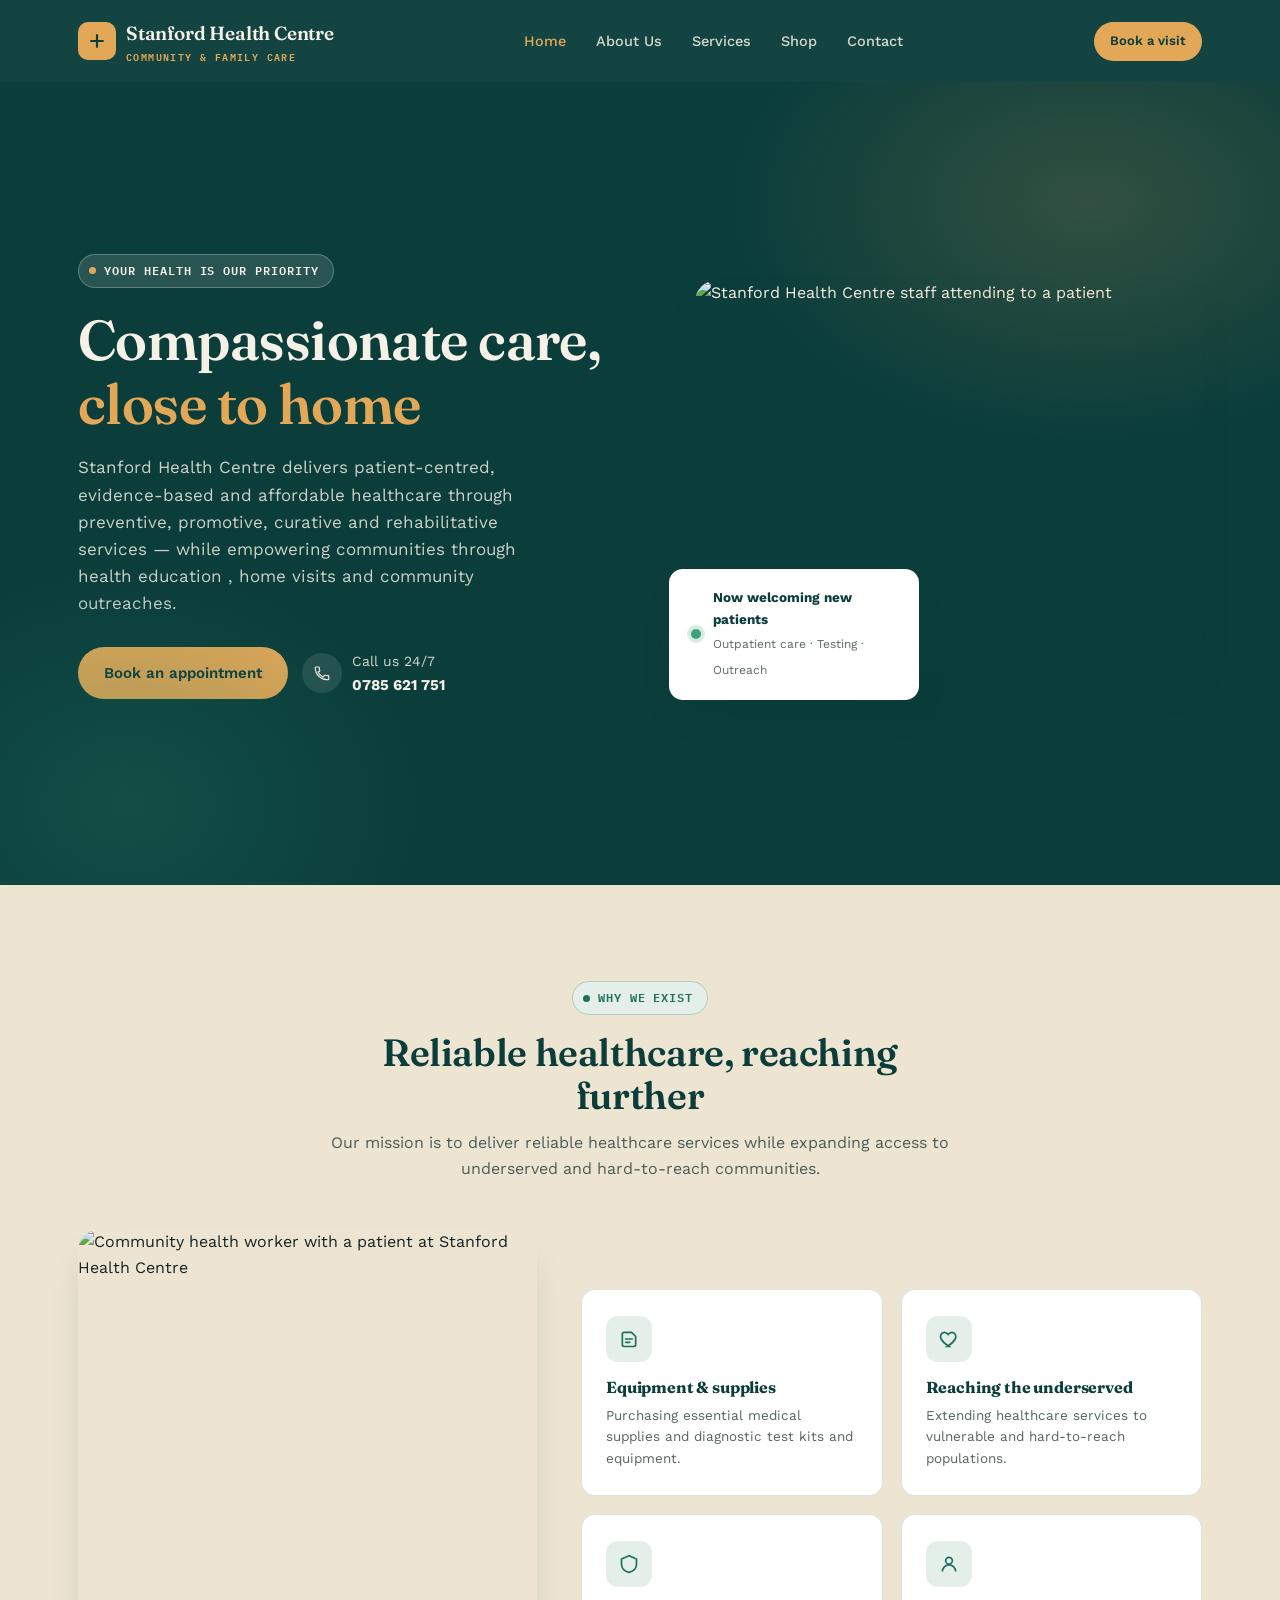
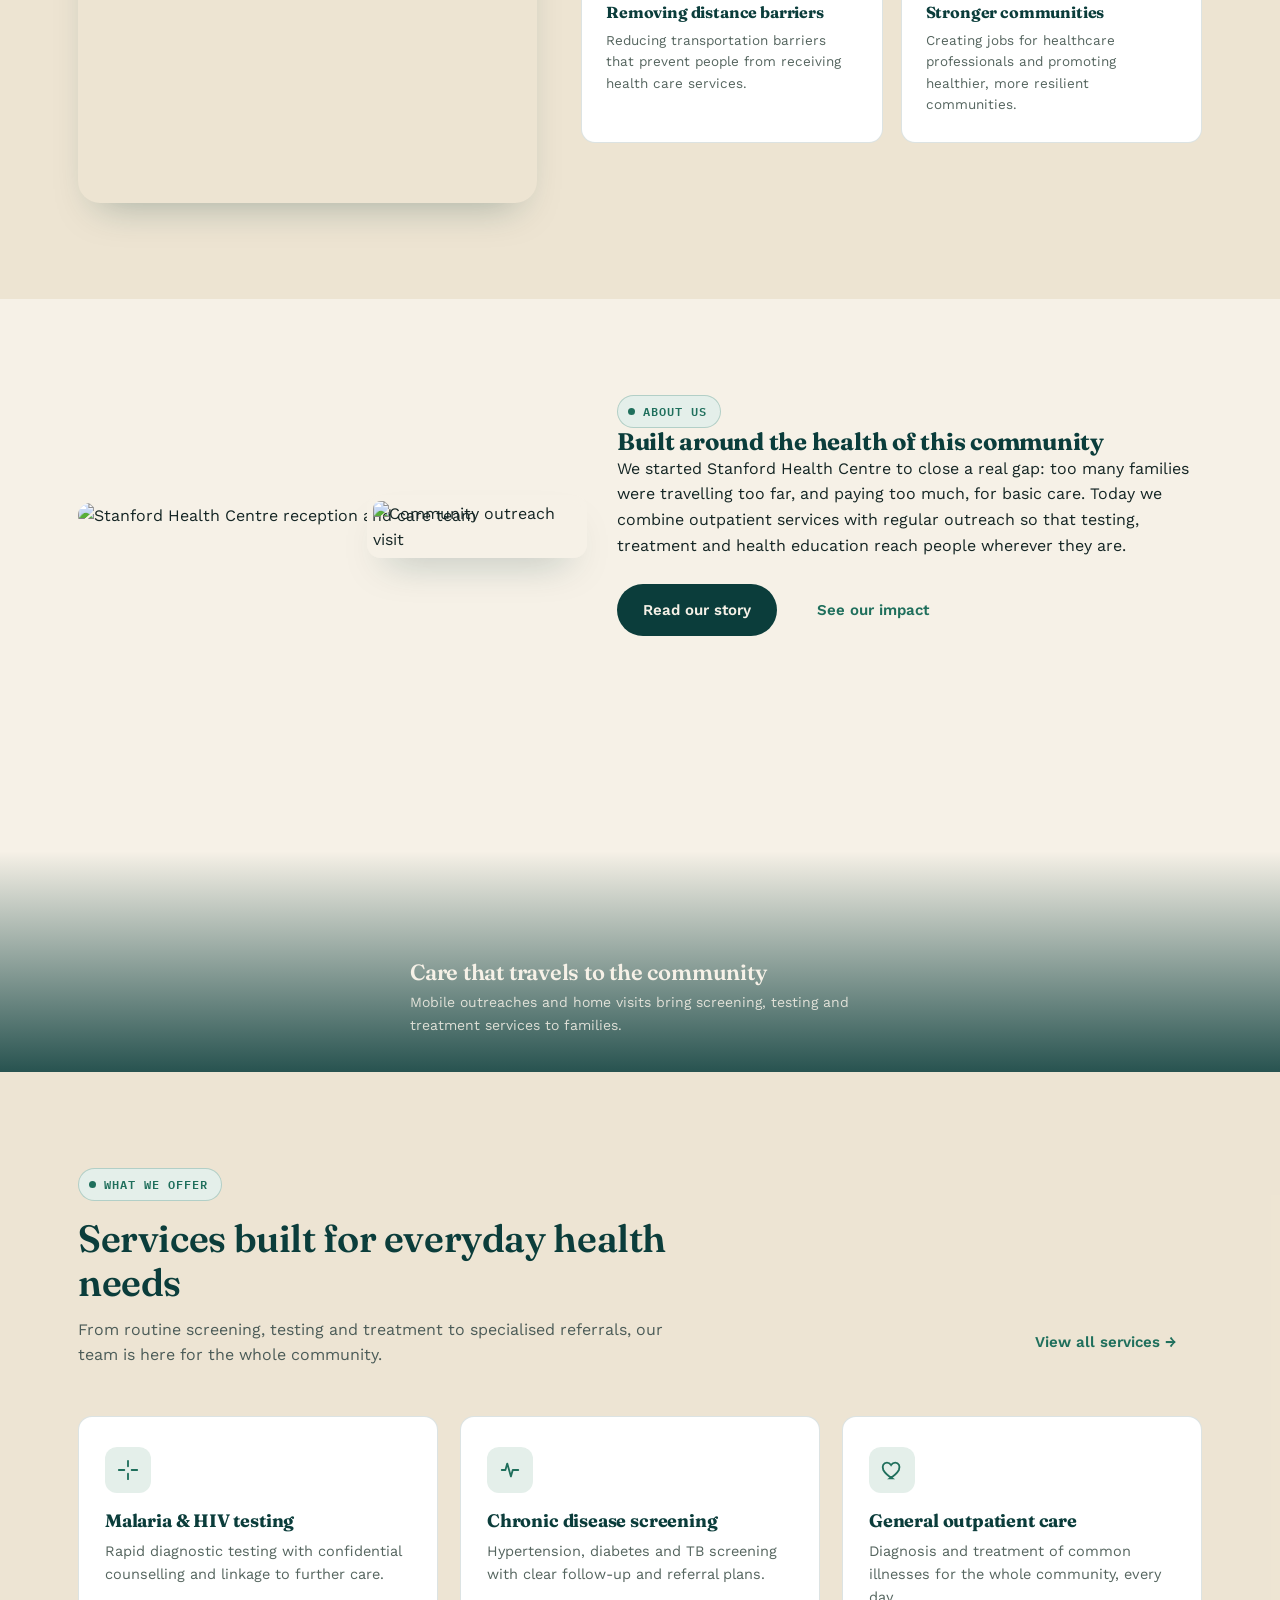
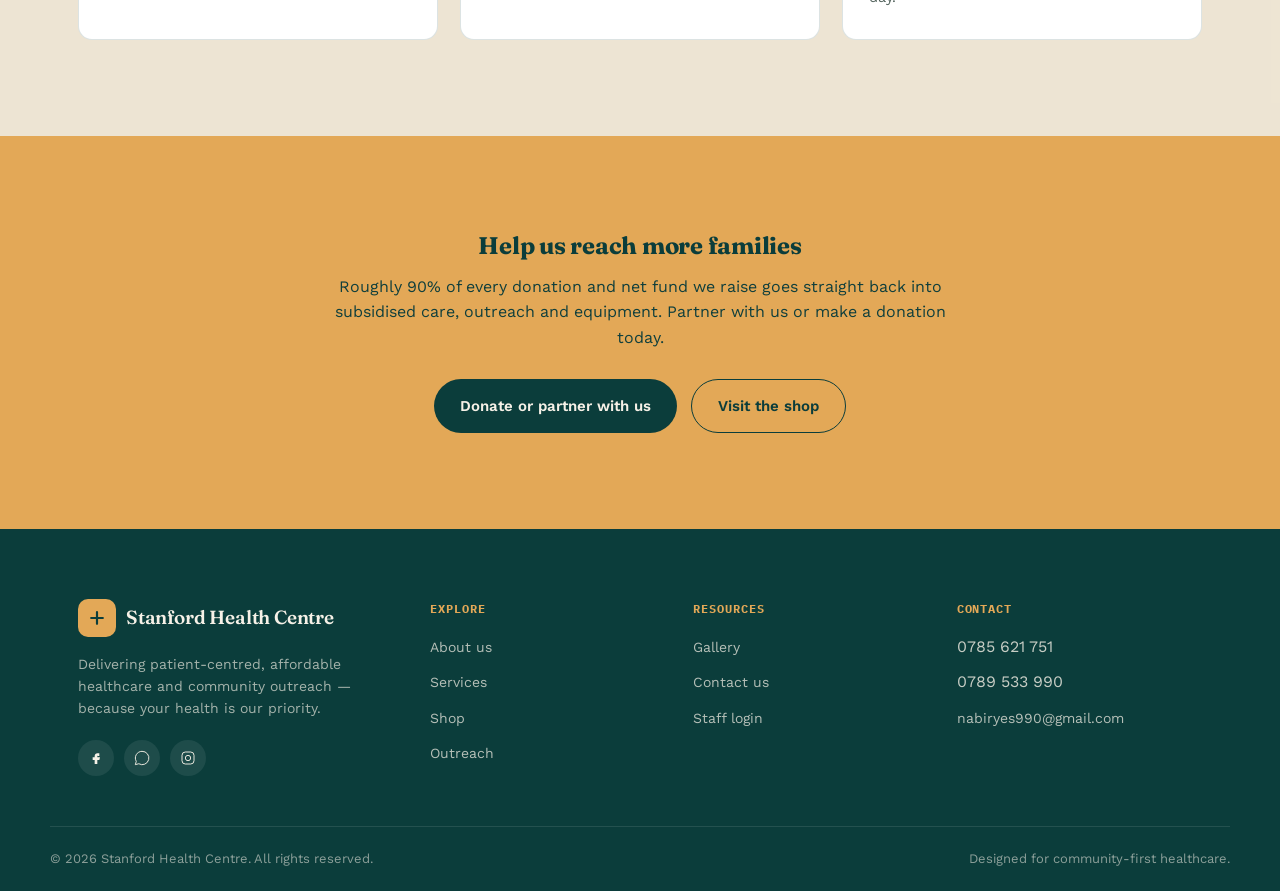
==== index.html @ 127e0b57 "first" ====
<!DOCTYPE html>
<html lang="en">

<head>
    <meta charset="UTF-8">
    <meta name="viewport" content="width=device-width, initial-scale=1.0">
    <title>Stanford Health Centre — Compassionate, Affordable Community Healthcare</title>
    <meta name="description"
        content="Stanford Health Centre delivers patient-centred, affordable healthcare through outpatient care, malaria and HIV testing, family planning, chronic disease screening and community outreach.">
    <meta name="keywords"
        content="Stanford Health Centre, drug shop, community health, malaria testing, HIV testing, family planning, health outreach, chronic disease screening">
    <meta name="author" content="Stanford Health Centre">

    <meta property="og:type" content="website">
    <meta property="og:title" content="Stanford Health Centre — Compassionate, Affordable Community Healthcare">
    <meta property="og:description"
        content="Patient-centred, evidence-based and affordable healthcare through preventive, promotive, curative and rehabilitative services.">
    <meta property="og:image" content="https://picsum.photos/seed/stanford-og/1200/630">
    <meta name="twitter:card" content="summary_large_image">
    <link rel="canonical" href="https://www.stanfordhealthcentre.org/">

    <link rel="icon"
        href="data:image/svg+xml,<svg xmlns=%22http://www.w3.org/2000/svg%22 viewBox=%220 0 100 100%22><rect width=%22100%22 height=%22100%22 rx=%2224%22 fill=%22%230B3D3B%22/><path d=%22M50 22v56M22 50h56%22 stroke=%22%23E3A857%22 stroke-width=%2212%22 stroke-linecap=%22round%22/></svg>">

    <link rel="preconnect" href="https://fonts.googleapis.com">
    <link rel="stylesheet" href="css/style.css">

    <script type="application/ld+json">
{
  "@context": "https://schema.org",
  "@type": "MedicalClinic",
  "name": "Stanford Health Centre",
  "description": "Patient-centred, evidence-based and affordable healthcare through preventive, promotive, curative and rehabilitative services, with community outreach.",
  "telephone": ["+256785621751", "+256789533990"],
  "email": "nabiryes990@gmail.com",
  "medicalSpecialty": "General Practice"
}
</script>
</head>

<body>

    <!-- ================= HEADER ================= -->
    <header class="site-header" id="siteHeader">
        <nav class="nav wrap">
            <a href="index.html" class="brand">
                <span class="brand-mark">
                    <svg viewBox="0 0 24 24" fill="none" xmlns="http://www.w3.org/2000/svg">
                        <path d="M12 5v14M5 12h14" stroke="#0B3D3B" stroke-width="2.6" stroke-linecap="round" />
                    </svg>
                </span>
                <span class="brand-name">Stanford Health Centre<span>Community &amp; Family Care</span></span>
            </a>

            <ul class="nav-links" id="navLinks">
                <li><a href="index.html" class="active">Home</a></li>
                <li><a href="about-us.html">About Us</a></li>
                <li><a href="services.html">Services</a></li>
                <li><a href="shop.html">Shop</a></li>
                <li><a href="contact.html">Contact</a></li>
            </ul>

            <div class="nav-actions">
                <a href="contact.html" class="btn btn-primary btn-sm btn-outline-desktop">Book a visit</a>
                <button class="nav-toggle" id="navToggle" aria-label="Open menu">
                    <span></span><span></span><span></span>
                </button>
            </div>
        </nav>
    </header>

    <!-- ================= HERO ================= -->
    <section class="hero" id="home">
        <div class="hero-inner wrap">
            <div class="hero-copy">
                <span class="lab-label dark">Your health is our priority</span>
                <h1>Compassionate care, <em>close to home</em></h1>
                <p>Stanford Health Centre delivers patient-centred, evidence-based and affordable healthcare through
                    preventive, promotive, curative and rehabilitative services — while empowering communities through
                    health education , home visits and community outreaches.</p>
                <div class="hero-actions">
                    <a href="contact.html" class="btn btn-primary">Book an appointment</a>
                    <div class="hero-phone">
                        <span class="hero-phone-icon">
                            <svg width="18" height="18" viewBox="0 0 24 24" fill="none">
                                <path
                                    d="M6.6 10.8c1.4 2.8 3.8 5.2 6.6 6.6l2.2-2.2c.3-.3.7-.4 1-.2 1.1.4 2.3.6 3.6.6.6 0 1 .4 1 1V20c0 .6-.4 1-1 1C10.1 21 3 13.9 3 5c0-.6.4-1 1-1h3.4c.6 0 1 .4 1 1 0 1.3.2 2.5.6 3.6.1.4 0 .8-.2 1L6.6 10.8Z"
                                    stroke="#F6F1E7" stroke-width="1.6" />
                            </svg>
                        </span>
                        <span>Call us 24/7<strong>0785 621 751</strong></span>
                    </div>
                </div>
            </div>

            <div class="hero-media">
                <div class="hero-media-frame">
                    <img src="https://res.cloudinary.com/dupeojmpy/image/upload/v1786359760/IMG-20260805-WA0042_aamtvv.jpg"
                        alt="Stanford Health Centre staff attending to a patient" loading="eager">
                </div>
                <div class="hero-badge">
                    <span class="dot"></span>
                    <div>
                        <strong>Now welcoming new patients</strong>
                        <span>Outpatient care · Testing · Outreach</span>
                    </div>
                </div>
            </div>
        </div>
    </section>

    <!-- ================= MISSION STRIP ================= -->
    <section class="mission-strip">
        <div class="wrap">
            <div class="section-head center">
                <span class="lab-label">Why we exist</span>
                <h2>Reliable healthcare, reaching further</h2>
                <p>Our mission is to deliver reliable healthcare services while expanding access to underserved and
                    hard-to-reach communities.</p>
            </div>
            <div class="mission-layout">
                <div class="mission-layout-img">
                    <img src="https://i.pinimg.com/736x/31/81/99/3181996dc0aa074edcd84d133896fa40.jpg"
                        alt="Community health worker with a patient at Stanford Health Centre" loading="lazy">
                </div>
                <div class="mission-grid">
                    <div class="mission-card">
                        <div class="service-icon"><svg width="20" height="20" viewBox="0 0 24 24" fill="none">
                                <path d="M4 19V6a2 2 0 0 1 2-2h9l5 5v10a2 2 0 0 1-2 2H6a2 2 0 0 1-2-2Z" stroke="#1F6F5C"
                                    stroke-width="2" />
                                <path d="M8 12h8M8 16h5" stroke="#1F6F5C" stroke-width="2" stroke-linecap="round" />
                            </svg></div>
                        <h3>Equipment &amp; supplies</h3>
                        <p>Purchasing essential medical supplies and diagnostic test kits and equipment.</p>
                    </div>
                    <div class="mission-card">
                        <div class="service-icon"><svg width="20" height="20" viewBox="0 0 24 24" fill="none">
                                <path
                                    d="M12 21s-7-4.5-9.5-9C.7 8 2.7 4 6.5 4c2 0 3.5 1.2 4.5 2.6C12 5.2 13.5 4 15.5 4 19.3 4 21.3 8 19.5 12c-2.5 4.5-9.5 9-9.5 9Z"
                                    stroke="#1F6F5C" stroke-width="2" />
                            </svg></div>
                        <h3>Reaching the underserved</h3>
                        <p>Extending healthcare services to vulnerable and hard-to-reach populations.</p>
                    </div>
                    <div class="mission-card">
                        <div class="service-icon"><svg width="20" height="20" viewBox="0 0 24 24" fill="none">
                                <path d="M12 2 3 6v6c0 5 3.8 8.7 9 10 5.2-1.3 9-5 9-10V6l-9-4Z" stroke="#1F6F5C"
                                    stroke-width="2" />
                            </svg></div>
                        <h3>Removing distance barriers</h3>
                        <p>Reducing transportation barriers that prevent people from receiving health care services.</p>
                    </div>
                    <div class="mission-card">
                        <div class="service-icon"><svg width="20" height="20" viewBox="0 0 24 24" fill="none">
                                <circle cx="12" cy="8" r="4" stroke="#1F6F5C" stroke-width="2" />
                                <path d="M4 21c0-4.4 3.6-8 8-8s8 3.6 8 8" stroke="#1F6F5C" stroke-width="2" />
                            </svg></div>
                        <h3>Stronger communities</h3>
                        <p>Creating jobs for healthcare professionals and promoting healthier, more resilient
                            communities.</p>
                    </div>
                </div>
            </div>
        </div>
    </section>

    <!-- ================= ABOUT TEASER ================= -->
    <section id="about-teaser">
        <div class="wrap about">
            <div class="about-media">
                <img src="https://res.cloudinary.com/dupeojmpy/image/upload/v1786359760/IMG-20260805-WA0047_x52r0c.jpg"
                    alt="Stanford Health Centre reception and care team">
                <img class="about-media-small" src="https://res.cloudinary.com/dupeojmpy/image/upload/v1786359759/IMG-20260805-WA0041_sysnjo.jpg"
                    alt="Community outreach visit">
            </div>
            <div class="about-content">
                <span class="lab-label">About us</span>
                <h2>Built around the health of this community</h2>
                <p>We started Stanford Health Centre to close a real gap: too many families were travelling too far, and
                    paying too much, for basic care. Today we combine outpatient services with regular outreach so that
                    testing, treatment and health education reach people wherever they are.</p>
                <div class="hero-actions" style="margin-top:26px;">
                    <a href="about-us.html" class="btn btn-dark">Read our story</a>
                    <a href="about-us.html#gallery" class="btn btn-ghost">See our impact</a>
                </div>
            </div>
        </div>
    </section>

    <!-- ================= IMAGE BANNER ================= -->
    <section class="image-banner"
        style="background-image:url('https://res.cloudinary.com/dupeojmpy/image/upload/v1786359761/IMG-20260805-WA0048_kijvdh.jpg');">
        <div class="wrap">
            <h3>Care that travels to the community</h3>
            <p>Mobile outreaches and home visits bring screening, testing and treatment services to families.
</p>
        </div>
    </section>

    <!-- ================= SERVICES TEASER ================= -->
    <section class="section-bg-image"
        style="background-image:url('https://i.pinimg.com/736x/73/7b/26/737b26e18be5bd0f06317bd2eb2343f2.jpg');">
        <div class="wrap">
            <div class="teaser-head">
                <div class="section-head">
                    <span class="lab-label">What we offer</span>
                    <h2>Services built for everyday health needs</h2>
                    <p>From routine screening, testing and treatment to specialised referrals, our team is here for the whole community.</p>
                </div>
                <a href="services.html" class="btn btn-ghost">View all services →</a>
            </div>
            <div class="services-grid">
                <div class="service-card">
                    <div class="service-icon"><svg width="22" height="22" viewBox="0 0 24 24" fill="none">
                            <path d="M12 2v6M12 16v6M2 12h6M16 12h6" stroke="#1F6F5C" stroke-width="2"
                                stroke-linecap="round" />
                        </svg></div>
                    <h3>Malaria &amp; HIV testing</h3>
                    <p>Rapid diagnostic testing with confidential counselling and linkage to further care.</p>
                </div>
                <div class="service-card">
                    <div class="service-icon"><svg width="22" height="22" viewBox="0 0 24 24" fill="none">
                            <path d="M3 12h4l2-7 4 14 2-7h6" stroke="#1F6F5C" stroke-width="2" stroke-linecap="round"
                                stroke-linejoin="round" />
                        </svg></div>
                    <h3>Chronic disease screening</h3>
                    <p>Hypertension, diabetes and TB screening with clear follow-up and referral plans.</p>
                </div>
                <div class="service-card">
                    <div class="service-icon"><svg width="22" height="22" viewBox="0 0 24 24" fill="none">
                            <path
                                d="M12 21s-7-4.5-9.5-9C.7 8 2.7 4 6.5 4c2 0 3.5 1.2 4.5 2.6C12 5.2 13.5 4 15.5 4 19.3 4 21.3 8 19.5 12c-2.5 4.5-9.5 9-9.5 9Z"
                                stroke="#1F6F5C" stroke-width="2" />
                        </svg></div>
                    <h3>General outpatient care</h3>
                    <p>Diagnosis and treatment of common illnesses for the whole community, every day.</p>
                </div>
            </div>
        </div>
    </section>

    <!-- ================= CTA BANNER ================= -->
    <section class="cta-banner">
        <div class="wrap">
            <h2>Help us reach more families</h2>
            <p>Roughly 90% of every donation and net fund we raise goes straight back into subsidised care, outreach and
                equipment. Partner with us or make a donation today.</p>
            <div class="cta-actions">
                <a href="contact.html" class="btn btn-dark">Donate or partner with us</a>
                <a href="shop.html" class="btn btn-outline"
                    style="color:var(--teal-900);border-color:var(--teal-900);">Visit the shop</a>
            </div>
        </div>
    </section>

    <!-- ================= FOOTER ================= -->
    <footer class="site-footer">
        <div class="wrap footer-grid">
            <div class="footer-brand">
                <a href="index.html" class="brand">
                    <span class="brand-mark"><svg viewBox="0 0 24 24" fill="none">
                            <path d="M12 5v14M5 12h14" stroke="#0B3D3B" stroke-width="2.6" stroke-linecap="round" />
                        </svg></span>
                    <span class="brand-name">Stanford Health Centre</span>
                </a>
                <p>Delivering patient-centred, affordable healthcare and community outreach — because your health is our
                    priority.</p>
                <div class="social-row">
                    <a href="#" aria-label="Facebook"><svg width="16" height="16" viewBox="0 0 24 24" fill="none">
                            <path d="M14 9h3V5h-3c-2.2 0-4 1.8-4 4v2H7v4h3v6h4v-6h3l1-4h-4V9c0-.6.4-1 1-1Z"
                                fill="#F6F1E7" />
                        </svg></a>
                    <a href="#" aria-label="WhatsApp"><svg width="16" height="16" viewBox="0 0 24 24" fill="none">
                            <path d="M12 2a10 10 0 0 0-8.6 15L2 22l5.2-1.4A10 10 0 1 0 12 2Z" stroke="#F6F1E7"
                                stroke-width="1.4" />
                        </svg></a>
                    <a href="#" aria-label="Instagram"><svg width="16" height="16" viewBox="0 0 24 24" fill="none">
                            <rect x="3" y="3" width="18" height="18" rx="5" stroke="#F6F1E7" stroke-width="1.4" />
                            <circle cx="12" cy="12" r="4" stroke="#F6F1E7" stroke-width="1.4" />
                        </svg></a>
                </div>
            </div>
            <div class="footer-col">
                <h5>Explore</h5>
                <ul>
                    <li><a href="about-us.html">About us</a></li>
                    <li><a href="services.html">Services</a></li>
                    <li><a href="shop.html">Shop</a></li>
                    <li><a href="services.html#events">Outreach</a></li>
                </ul>
            </div>
            <div class="footer-col">
                <h5>Resources</h5>
                <ul>
                    <li><a href="about-us.html#gallery">Gallery</a></li>
                    <li><a href="contact.html">Contact us</a></li>
                    <li><a href="admin.html">Staff login</a></li>
                </ul>
            </div>
            <div class="footer-col">
                <h5>Contact</h5>
                <ul>
                    <li>0785 621 751</li>
                    <li>0789 533 990</li>
                    <li><a href="mailto:nabiryes990@gmail.com">nabiryes990@gmail.com</a></li>
                </ul>
            </div>
        </div>
        <div class="wrap footer-bottom">
            <span>&copy; <span id="year"></span> Stanford Health Centre. All rights reserved.</span>
            <span>Designed for community-first healthcare.</span>
        </div>
    </footer>

    <!-- Firebase SDK (compat, no build step needed) -->
    <script src="https://www.gstatic.com/firebasejs/10.13.1/firebase-app-compat.js"></script>
    <script src="https://www.gstatic.com/firebasejs/10.13.1/firebase-firestore-compat.js"></script>
    <script src="https://www.gstatic.com/firebasejs/10.13.1/firebase-auth-compat.js"></script>

    <script src="js/firebase-config.js"></script>
    <script src="js/main.js"></script>
</body>

</html>
---- css/style.css ----
/* ============================================================
   STANFORD HEALTH CENTRE — Design System
   Display: Fraunces (warm serif, editorial trust)
   Body:    Work Sans (clean, highly legible)
   Utility: IBM Plex Mono (lab-label tags, prices, meta)
   ============================================================ */

@import url('https://fonts.googleapis.com/css2?family=Fraunces:opsz,wght@9..144,400;9..144,500;9..144,600;9..144,700&family=Work+Sans:wght@400;500;600;700&family=IBM+Plex+Mono:wght@500;600&display=swap');

:root {
  --ink: #142524;
  --teal-900: #0B3D3B;
  --teal-800: #103F3C;
  --teal-700: #1F6F5C;
  --teal-100: #E4EFEA;
  --sand: #F6F1E7;
  --sand-dark: #EDE4D2;
  --amber: #E3A857;
  --amber-dark: #C98A34;
  --white: #FFFFFF;
  --line: rgba(11, 61, 59, 0.14);
  --shadow: 0 20px 40px -20px rgba(11, 61, 59, 0.35);

  --font-display: 'Fraunces', serif;
  --font-body: 'Work Sans', sans-serif;
  --font-mono: 'IBM Plex Mono', monospace;

  --radius-lg: 22px;
  --radius-md: 14px;
  --radius-sm: 8px;
  --container: 1180px;
}

* { box-sizing: border-box; margin: 0; padding: 0; }

html { scroll-behavior: smooth; }

body {
  font-family: var(--font-body);
  color: var(--ink);
  background: var(--sand);
  line-height: 1.6;
  -webkit-font-smoothing: antialiased;
}

img { max-width: 100%; display: block; }

a { color: inherit; text-decoration: none; }

ul { list-style: none; }

button { font-family: inherit; cursor: pointer; border: none; background: none; }

.wrap {
  max-width: var(--container);
  margin: 0 auto;
  padding: 0 28px;
}

h1, h2, h3, h4 {
  font-family: var(--font-display);
  color: var(--teal-900);
  line-height: 1.15;
  letter-spacing: -0.01em;
}

:focus-visible {
  outline: 3px solid var(--amber);
  outline-offset: 3px;
}

@media (prefers-reduced-motion: reduce) {
  *, *::before, *::after { animation-duration: 0.001ms !important; transition-duration: 0.001ms !important; scroll-behavior: auto !important; }
}

/* ---------- Signature element: lab-label tag ----------
   A small monospace pill with a colored dot, styled after
   a pharmacy / lab specimen label. Used for section eyebrows,
   product tags, event status and gallery categories so the
   "drug shop" identity is stitched through every dynamic
   section, not just decoration on the hero. */
.lab-label {
  display: inline-flex;
  align-items: center;
  gap: 8px;
  font-family: var(--font-mono);
  font-size: 12px;
  font-weight: 600;
  letter-spacing: 0.08em;
  text-transform: uppercase;
  color: var(--teal-700);
  background: var(--teal-100);
  border: 1px solid rgba(31, 111, 92, 0.25);
  border-radius: 999px;
  padding: 6px 14px 6px 10px;
}
.lab-label::before {
  content: "";
  width: 7px;
  height: 7px;
  border-radius: 50%;
  background: var(--teal-700);
  flex-shrink: 0;
}
.lab-label.amber { color: var(--amber-dark); background: #FBF0DD; border-color: rgba(201,138,52,0.35); }
.lab-label.amber::before { background: var(--amber-dark); }
.lab-label.dark { color: var(--sand); background: rgba(255,255,255,0.12); border-color: rgba(255,255,255,0.25); }
.lab-label.dark::before { background: var(--amber); }

/* ---------- Buttons ---------- */
.btn {
  display: inline-flex;
  align-items: center;
  justify-content: center;
  gap: 8px;
  font-family: var(--font-body);
  font-weight: 600;
  font-size: 15px;
  padding: 14px 26px;
  border-radius: 999px;
  transition: transform 0.15s ease, box-shadow 0.15s ease, background 0.15s ease;
}
.btn-primary { background: var(--amber); color: var(--teal-900); }
.btn-primary:hover { background: var(--amber-dark); transform: translateY(-2px); box-shadow: 0 12px 24px -10px rgba(201,138,52,0.55); }
.btn-outline { background: transparent; color: var(--white); border: 1.5px solid rgba(255,255,255,0.55); }
.btn-outline:hover { background: rgba(255,255,255,0.12); }
.btn-dark { background: var(--teal-900); color: var(--sand); }
.btn-dark:hover { background: var(--teal-800); transform: translateY(-2px); }
.btn-ghost { background: transparent; color: var(--teal-700); font-weight: 600; }
.btn-ghost:hover { color: var(--amber-dark); }
.btn-sm { padding: 9px 16px; font-size: 13px; }
.btn-danger { background: #C0433A; color: var(--white); }
.btn-danger:hover { background: #a2372f; }

/* ================= HEADER ================= */
.site-header {
  position: sticky;
  top: 0;
  z-index: 100;
  background: rgba(11, 61, 59, 0.96);
  backdrop-filter: blur(10px);
}
.nav {
  display: flex;
  align-items: center;
  justify-content: space-between;
  padding: 18px 28px;
}
.brand {
  display: flex;
  align-items: center;
  gap: 10px;
  color: var(--sand);
}
.brand-mark {
  width: 38px; height: 38px;
  border-radius: 10px;
  background: var(--amber);
  display: grid; place-items: center;
  flex-shrink: 0;
}
.brand-mark svg { width: 20px; height: 20px; }
.brand-name { font-family: var(--font-display); font-size: 19px; font-weight: 600; letter-spacing: -0.01em; }
.brand-name span { display: block; font-family: var(--font-mono); font-size: 10px; letter-spacing: 0.14em; color: var(--amber); text-transform: uppercase; font-weight: 600; }

.nav-links { display: flex; align-items: center; gap: 30px; }
.nav-links a { color: rgba(246,241,231,0.85); font-size: 14.5px; font-weight: 500; transition: color 0.15s ease; }
.nav-links a:hover, .nav-links a.active { color: var(--amber); }

.nav-actions { display: flex; align-items: center; gap: 14px; }
.nav-toggle { display: none; flex-direction: column; gap: 5px; padding: 6px; }
.nav-toggle span { width: 22px; height: 2px; background: var(--sand); border-radius: 2px; }

/* ================= HERO ================= */
.hero {
  background: var(--teal-900);
  color: var(--sand);
  position: relative;
  overflow: hidden;
}
.hero::after {
  content: "";
  position: absolute;
  inset: 0;
  background:
    radial-gradient(600px 400px at 85% 15%, rgba(227,168,87,0.18), transparent 60%),
    radial-gradient(500px 400px at 10% 90%, rgba(31,111,92,0.35), transparent 60%);
  pointer-events: none;
}
.hero-inner {
  position: relative;
  display: grid;
  grid-template-columns: 1.05fr 0.95fr;
  gap: 56px;
  align-items: center;
  padding: 76px 28px 90px;
}
.hero-copy h1 {
  color: var(--sand);
  font-size: clamp(36px, 4.6vw, 56px);
  font-weight: 600;
  margin: 20px 0 18px;
}
.hero-copy h1 em { color: var(--amber); font-style: normal; }
.hero-copy p { font-size: 17px; color: rgba(246,241,231,0.82); max-width: 480px; margin-bottom: 30px; }
.hero-actions { display: flex; flex-wrap: wrap; gap: 14px; align-items: center; }
.hero-phone { display: flex; align-items: center; gap: 10px; font-size: 14px; color: rgba(246,241,231,0.85); }
.hero-phone strong { display: block; color: var(--sand); font-size: 15px; }
.hero-phone-icon { width: 40px; height: 40px; border-radius: 50%; background: rgba(255,255,255,0.1); display: grid; place-items: center; flex-shrink: 0; }

.hero-media { position: relative; }
.hero-media-frame {
  position: relative;
  border-radius: var(--radius-lg);
  overflow: hidden;
  aspect-ratio: 4/3.1;
  box-shadow: var(--shadow);
}
.hero-media-frame img { width: 100%; height: 100%; object-fit: cover; }
.hero-badge {
  position: absolute;
  bottom: -26px;
  left: -26px;
  background: var(--white);
  color: var(--teal-900);
  border-radius: var(--radius-md);
  padding: 18px 22px;
  box-shadow: var(--shadow);
  display: flex;
  align-items: center;
  gap: 12px;
  max-width: 250px;
}
.hero-badge .dot { width: 10px; height: 10px; border-radius: 50%; background: #3FA07C; flex-shrink: 0; box-shadow: 0 0 0 4px rgba(63,160,124,0.2); }
.hero-badge strong { display: block; font-size: 13.5px; font-family: var(--font-body); }
.hero-badge span { font-size: 12px; color: #5a6b68; }

/* ================= SECTION SCAFFOLD ================= */
section { padding: 96px 0; }
.section-head { max-width: 620px; margin-bottom: 48px; }
.section-head.center { margin-left: auto; margin-right: auto; text-align: center; }
.section-head h2 { font-size: clamp(28px, 3.2vw, 38px); margin: 16px 0 12px; font-weight: 600; }
.section-head p { color: #4c5c58; font-size: 16px; }
.section-foot { display: flex; align-items: center; justify-content: space-between; margin-top: 40px; flex-wrap: wrap; gap: 16px; }

.on-teal { background: var(--teal-900); }
.on-teal h2, .on-teal .section-head p { color: var(--sand); }
.on-teal .section-head p { color: rgba(246,241,231,0.75); }

/* ================= ABOUT ================= */
.about { display: grid; grid-template-columns: 0.9fr 1.1fr; gap: 60px; align-items: center; }
.about-media { position: relative; }
.about-media img { border-radius: var(--radius-lg); box-shadow: var(--shadow); }
.about-media .about-media-small {
  position: absolute; width: 46%; bottom: -30px; right: -30px;
  border-radius: var(--radius-md); border: 6px solid var(--sand); box-shadow: var(--shadow);
}
.about-points { list-style: none; display: grid; grid-template-columns: 1fr 1fr; gap: 12px 20px; margin: 26px 0 30px; }
.about-points li { display: flex; align-items: flex-start; gap: 10px; font-size: 14.5px; font-weight: 500; color: var(--teal-900); }
.about-points .check { width: 20px; height: 20px; border-radius: 50%; background: var(--teal-100); color: var(--teal-700); display: grid; place-items: center; flex-shrink: 0; font-size: 12px; }
.about-values { display: flex; flex-wrap: wrap; gap: 8px; margin-top: 24px; }

/* ================= SERVICES (STATIC OVERVIEW) ================= */
.services-grid { display: grid; grid-template-columns: repeat(3, 1fr); gap: 22px; }
.service-card {
  background: var(--white);
  border-radius: var(--radius-md);
  padding: 30px 26px;
  border: 1px solid var(--line);
  transition: transform 0.2s ease, box-shadow 0.2s ease;
}
.service-card:hover { transform: translateY(-6px); box-shadow: var(--shadow); }
.service-icon { width: 46px; height: 46px; border-radius: 12px; background: var(--teal-100); color: var(--teal-700); display: grid; place-items: center; margin-bottom: 18px; }
.service-card h3 { font-size: 18px; margin-bottom: 8px; }
.service-card p { font-size: 14.5px; color: #55655f; }

/* ================= PRODUCTS (DYNAMIC) ================= */
.products-toolbar { display: flex; gap: 10px; flex-wrap: wrap; margin-bottom: 34px; }
.filter-chip {
  font-family: var(--font-mono); font-size: 12px; font-weight: 600; letter-spacing: 0.04em; text-transform: uppercase;
  padding: 9px 16px; border-radius: 999px; border: 1px solid var(--line); background: var(--white); color: var(--teal-800);
  transition: all 0.15s ease;
}
.filter-chip.active, .filter-chip:hover { background: var(--teal-900); color: var(--sand); border-color: var(--teal-900); }

.product-grid { display: grid; grid-template-columns: repeat(3, 1fr); gap: 26px; }
.product-card {
  background: var(--white);
  border-radius: var(--radius-md);
  overflow: hidden;
  border: 1px solid var(--line);
  display: flex;
  flex-direction: column;
  transition: transform 0.2s ease, box-shadow 0.2s ease;
}
.product-card:hover { transform: translateY(-6px); box-shadow: var(--shadow); }
.product-media { position: relative; aspect-ratio: 4/3; overflow: hidden; background: var(--teal-100); }
.product-media img { width: 100%; height: 100%; object-fit: cover; }
.product-media .lab-label { position: absolute; top: 12px; left: 12px; background: var(--white); }
.product-body { padding: 20px 20px 22px; display: flex; flex-direction: column; gap: 10px; flex: 1; }
.product-body h3 { font-size: 17px; }
.product-body p { font-size: 14px; color: #5a6b66; flex: 1; }
.product-meta { display: flex; align-items: center; justify-content: space-between; padding-top: 10px; border-top: 1px dashed var(--line); }
.product-price { font-family: var(--font-mono); font-weight: 600; color: var(--teal-900); font-size: 16px; }
.product-note { font-size: 12px; color: var(--amber-dark); font-weight: 600; }

.empty-state, .load-state {
  grid-column: 1 / -1;
  text-align: center;
  padding: 50px 20px;
  color: #6a7a75;
  border: 1.5px dashed var(--line);
  border-radius: var(--radius-md);
  font-size: 14.5px;
}

/* ================= EVENTS (DYNAMIC) ================= */
.events-list { display: grid; gap: 18px; }
.event-card {
  background: var(--white);
  border: 1px solid var(--line);
  border-radius: var(--radius-md);
  display: grid;
  grid-template-columns: 220px 1fr auto;
  gap: 24px;
  align-items: center;
  padding: 20px;
}
.event-media { border-radius: var(--radius-sm); overflow: hidden; aspect-ratio: 4/3; }
.event-media img { width: 100%; height: 100%; object-fit: cover; }
.event-body h3 { font-size: 17px; margin: 8px 0 6px; }
.event-body p { font-size: 14px; color: #5a6b66; }
.event-date { font-family: var(--font-mono); font-size: 12.5px; color: var(--teal-700); font-weight: 600; display: flex; align-items: center; gap: 6px; }
.event-cta { justify-self: end; }

/* ================= GALLERY (DYNAMIC) ================= */
.gallery-grid {
  display: grid;
  grid-template-columns: repeat(4, 1fr);
  grid-auto-rows: 190px;
  gap: 16px;
}
.gallery-item {
  position: relative;
  border-radius: var(--radius-sm);
  overflow: hidden;
  cursor: pointer;
}
.gallery-item:nth-child(6n+1) { grid-column: span 2; grid-row: span 2; }
.gallery-item img { width: 100%; height: 100%; object-fit: cover; transition: transform 0.4s ease; }
.gallery-item:hover img { transform: scale(1.06); }
.gallery-item .lab-label { position: absolute; bottom: 10px; left: 10px; background: rgba(255,255,255,0.92); }

.lightbox {
  position: fixed; inset: 0; background: rgba(11,25,24,0.92); z-index: 1000;
  display: none; align-items: center; justify-content: center; padding: 40px;
}
.lightbox.open { display: flex; }
.lightbox img { max-width: 90vw; max-height: 85vh; border-radius: var(--radius-md); }
.lightbox-close { position: absolute; top: 24px; right: 30px; color: var(--sand); font-size: 30px; }

/* ================= CONTACT ================= */
.contact-wrap { display: grid; grid-template-columns: 0.9fr 1.1fr; gap: 50px; }
.contact-info { display: flex; flex-direction: column; gap: 22px; }
.contact-info-item { display: flex; gap: 14px; align-items: flex-start; }
.contact-info-icon { width: 44px; height: 44px; border-radius: 12px; background: var(--teal-100); color: var(--teal-700); display: grid; place-items: center; flex-shrink: 0; }
.contact-info h4 { font-size: 14.5px; font-family: var(--font-body); font-weight: 700; color: var(--teal-900); margin-bottom: 3px; }
.contact-info p, .contact-info a { font-size: 14.5px; color: #55655f; }

.contact-form {
  background: var(--white);
  border-radius: var(--radius-lg);
  border: 1px solid var(--line);
  padding: 34px;
  display: grid;
  gap: 16px;
}
.form-row { display: grid; grid-template-columns: 1fr 1fr; gap: 16px; }
.field label { display: block; font-size: 13px; font-weight: 600; color: var(--teal-900); margin-bottom: 7px; }
.field input, .field select, .field textarea {
  width: 100%; padding: 13px 14px; border-radius: var(--radius-sm); border: 1px solid var(--line);
  font-family: var(--font-body); font-size: 14.5px; background: var(--sand); color: var(--ink);
}
.field input:focus, .field select:focus, .field textarea:focus { outline: none; border-color: var(--teal-700); background: var(--white); }
.field textarea { resize: vertical; min-height: 120px; }
.form-status { font-size: 13.5px; font-weight: 600; }
.form-status.success { color: var(--teal-700); }
.form-status.error { color: #C0433A; }

/* ================= FOOTER ================= */
.site-footer { background: var(--teal-900); color: rgba(246,241,231,0.8); padding-top: 70px; }
.footer-grid { display: grid; grid-template-columns: 1.4fr 1fr 1fr 1.1fr; gap: 40px; padding-bottom: 50px; border-bottom: 1px solid rgba(255,255,255,0.1); }
.footer-brand p { margin: 16px 0 20px; font-size: 14px; max-width: 280px; color: rgba(246,241,231,0.65); }
.footer-col h5 { font-family: var(--font-mono); font-size: 12px; letter-spacing: 0.08em; text-transform: uppercase; color: var(--amber); margin-bottom: 16px; }
.footer-col ul { display: grid; gap: 10px; }
.footer-col a { font-size: 14px; color: rgba(246,241,231,0.72); }
.footer-col a:hover { color: var(--amber); }
.footer-bottom { display: flex; justify-content: space-between; align-items: center; padding: 22px 0; font-size: 13px; color: rgba(246,241,231,0.55); flex-wrap: wrap; gap: 10px; }
.social-row { display: flex; gap: 10px; }
.social-row a { width: 36px; height: 36px; border-radius: 50%; background: rgba(255,255,255,0.08); display: grid; place-items: center; }
.social-row a:hover { background: var(--amber); color: var(--teal-900); }

/* ============================================================
   NEW — shared blocks used across the split-out inner pages
   (about-us / services / shop / contact). Nothing above this
   line was changed; nothing below touches a dynamic section.
   ============================================================ */

/* ---------- Internal page header (replaces full hero on inner pages) ---------- */
.page-hero {
  background: var(--teal-900);
  color: var(--sand);
  position: relative;
  overflow: hidden;
  padding: 64px 0 56px;
}
.page-hero::after {
  content: "";
  position: absolute;
  inset: 0;
  background: radial-gradient(560px 320px at 88% 5%, rgba(227,168,87,0.16), transparent 60%);
  pointer-events: none;
}
.page-hero .wrap { position: relative; }
.page-hero h1 { color: var(--sand); font-size: clamp(32px, 4vw, 46px); margin: 16px 0 14px; font-weight: 600; }
.page-hero p { color: rgba(246,241,231,0.82); font-size: 16px; max-width: 600px; }
.page-hero-meta { display: flex; gap: 30px; margin-top: 30px; flex-wrap: wrap; }
.page-hero-meta div span { display: block; font-family: var(--font-mono); font-size: 11.5px; letter-spacing: 0.06em; text-transform: uppercase; color: rgba(246,241,231,0.6); margin-bottom: 4px; }
.page-hero-meta div strong { font-family: var(--font-display); font-size: 18px; font-weight: 600; color: var(--sand); }

/* ---------- Mission strip (home page) ---------- */
.mission-strip { background: var(--sand-dark); }
.mission-grid { display: grid; grid-template-columns: repeat(4, 1fr); gap: 18px; }
.mission-card { background: var(--white); border: 1px solid var(--line); border-radius: var(--radius-md); padding: 26px 24px; }
.mission-card .service-icon { margin-bottom: 16px; }
.mission-card h3 { font-size: 16px; margin-bottom: 8px; }
.mission-card p { font-size: 13.5px; color: #55655f; }

/* ---------- Teaser rows with a "view more" link ---------- */
.teaser-head { display: flex; align-items: flex-end; justify-content: space-between; gap: 20px; margin-bottom: 48px; flex-wrap: wrap; }
.teaser-head .section-head { margin-bottom: 0; }

/* ---------- Info card grid (about / services / contact detail blocks) ---------- */
.info-grid { display: grid; grid-template-columns: repeat(2, 1fr); gap: 20px; }
.info-card { background: var(--white); border: 1px solid var(--line); border-radius: var(--radius-md); padding: 28px; }
.info-card h4 { font-size: 16px; margin-bottom: 10px; }
.info-card p { font-size: 14.5px; color: #55655f; }
.info-card ul { margin-top: 10px; display: grid; gap: 8px; }
.info-card ul li { font-size: 14px; color: #55655f; padding-left: 18px; position: relative; }
.info-card ul li::before { content: ""; position: absolute; left: 0; top: 8px; width: 6px; height: 6px; border-radius: 50%; background: var(--amber-dark); }

/* ---------- CTA banner ---------- */
.cta-banner { background: var(--amber); text-align: center; }
.cta-banner .wrap { max-width: 680px; }
.cta-banner h2 { color: var(--teal-900); }
.cta-banner p { color: var(--teal-800); font-size: 16px; margin: 14px 0 28px; }
.cta-actions { display: flex; gap: 14px; justify-content: center; flex-wrap: wrap; }

/* ---------- Donation / banking card (contact page) ---------- */
.donate-card { background: var(--teal-800); border-radius: var(--radius-lg); padding: 34px; color: var(--sand); }
.donate-card h3 { color: var(--sand); font-size: 20px; margin-bottom: 14px; }
.donate-card p { color: rgba(246,241,231,0.78); font-size: 14.5px; margin-bottom: 18px; }
.donate-row { display: flex; justify-content: space-between; gap: 12px; padding: 12px 0; border-top: 1px solid rgba(255,255,255,0.12); font-size: 14px; }
.donate-row:first-of-type { border-top: none; }
.donate-row span:first-child { color: rgba(246,241,231,0.6); }
.donate-row span:last-child { font-family: var(--font-mono); font-weight: 600; text-align: right; }
.donate-tags { display: flex; flex-wrap: wrap; gap: 8px; margin-top: 18px; }

/* ---------- Page-hero background photo (about / services / shop) ---------- */
.page-hero.has-bg { background-size: cover; background-position: center; }
.page-hero.has-bg::before {
  content: "";
  position: absolute;
  inset: 0;
  background: linear-gradient(180deg, rgba(11,61,59,0.88), rgba(11,61,59,0.94));
}

/* ---------- Mission strip: aside photo next to the 2x2 card grid ---------- */
.mission-layout { display: grid; grid-template-columns: 0.85fr 1.15fr; gap: 44px; align-items: center; }
.mission-layout-img img { width: 100%; aspect-ratio: 4/5; object-fit: cover; border-radius: var(--radius-lg); box-shadow: var(--shadow); }
.mission-layout .mission-grid { grid-template-columns: repeat(2, 1fr); }

/* ---------- Split-media: sticky aside photo next to a column of cards/lists ---------- */
.split-media { display: grid; grid-template-columns: 0.8fr 1.2fr; gap: 50px; align-items: start; }
.split-media-img { position: sticky; top: 110px; }
.split-media-img img { width: 100%; aspect-ratio: 4/5; object-fit: cover; border-radius: var(--radius-lg); box-shadow: var(--shadow); }
.split-media-body .info-grid { grid-template-columns: 1fr; }
.split-media-body .about-points { grid-template-columns: 1fr; margin-bottom: 0; }

/* ---------- Section background photo with a colour tint (keeps cards readable) ---------- */
.section-bg-image { position: relative; background-size: cover; background-position: center; }
.section-bg-image::before { content: ""; position: absolute; inset: 0; background: rgba(237,228,210,0.93); }
.section-bg-image > .wrap { position: relative; z-index: 1; }

/* ---------- Full-bleed editorial image banner ---------- */
.image-banner {
  position: relative;
  height: 340px;
  background-size: cover;
  background-position: center;
  display: flex;
  align-items: flex-end;
  padding: 0 !important;
}
.image-banner::before {
  content: "";
  position: absolute;
  inset: 0;
  background: linear-gradient(180deg, rgba(11,61,59,0) 35%, rgba(11,61,59,0.88) 100%);
}
.image-banner .wrap { position: relative; z-index: 1; padding-bottom: 36px; }
.image-banner h3 { color: var(--sand); font-size: 22px; margin-bottom: 6px; font-weight: 600; }
.image-banner p { color: rgba(246,241,231,0.85); font-size: 14px; max-width: 460px; }

/* ================= RESPONSIVE (extends original breakpoints) ================= */
@media (max-width: 1000px) {
  .hero-inner { grid-template-columns: 1fr; padding-top: 40px; }
  .hero-media { order: -1; }
  .about { grid-template-columns: 1fr; }
  .about-media { margin-bottom: 50px; }
  .services-grid, .product-grid { grid-template-columns: repeat(2, 1fr); }
  .footer-grid { grid-template-columns: 1fr 1fr; }
  .contact-wrap { grid-template-columns: 1fr; }
  .event-card { grid-template-columns: 140px 1fr; }
  .event-cta { grid-column: 1 / -1; justify-self: start; }
  .gallery-grid { grid-template-columns: repeat(3, 1fr); }
  .mission-grid { grid-template-columns: repeat(2, 1fr); }
  .info-grid { grid-template-columns: 1fr; }
  .mission-layout { grid-template-columns: 1fr; }
  .mission-layout-img { order: -1; }
  .mission-layout-img img { aspect-ratio: 16/9; }
  .split-media { grid-template-columns: 1fr; }
  .split-media-img { position: static; margin-bottom: 10px; }
  .split-media-img img { aspect-ratio: 16/9; }
  .image-banner { height: 280px; }
}

@media (max-width: 760px) {
  .nav-links, .nav-actions .btn-outline-desktop { display: none; }
  .nav-toggle { display: flex; }
  .site-header.open .nav-links {
    display: flex; position: absolute; top: 100%; left: 0; right: 0;
    flex-direction: column; background: var(--teal-900); padding: 20px 28px; gap: 18px;
  }
  .services-grid, .product-grid { grid-template-columns: 1fr; }
  .footer-grid { grid-template-columns: 1fr; }
  .form-row { grid-template-columns: 1fr; }
  .about-points { grid-template-columns: 1fr; }
  .gallery-grid { grid-template-columns: repeat(2, 1fr); grid-auto-rows: 150px; }
  .gallery-item:nth-child(6n+1) { grid-column: span 2; grid-row: span 1; }
  .mission-grid { grid-template-columns: 1fr; }
  section { padding: 64px 0; }
  .hero-inner { padding: 50px 28px 60px; }
  .page-hero { padding: 48px 0 40px; }
  .image-banner { height: 220px; }
}
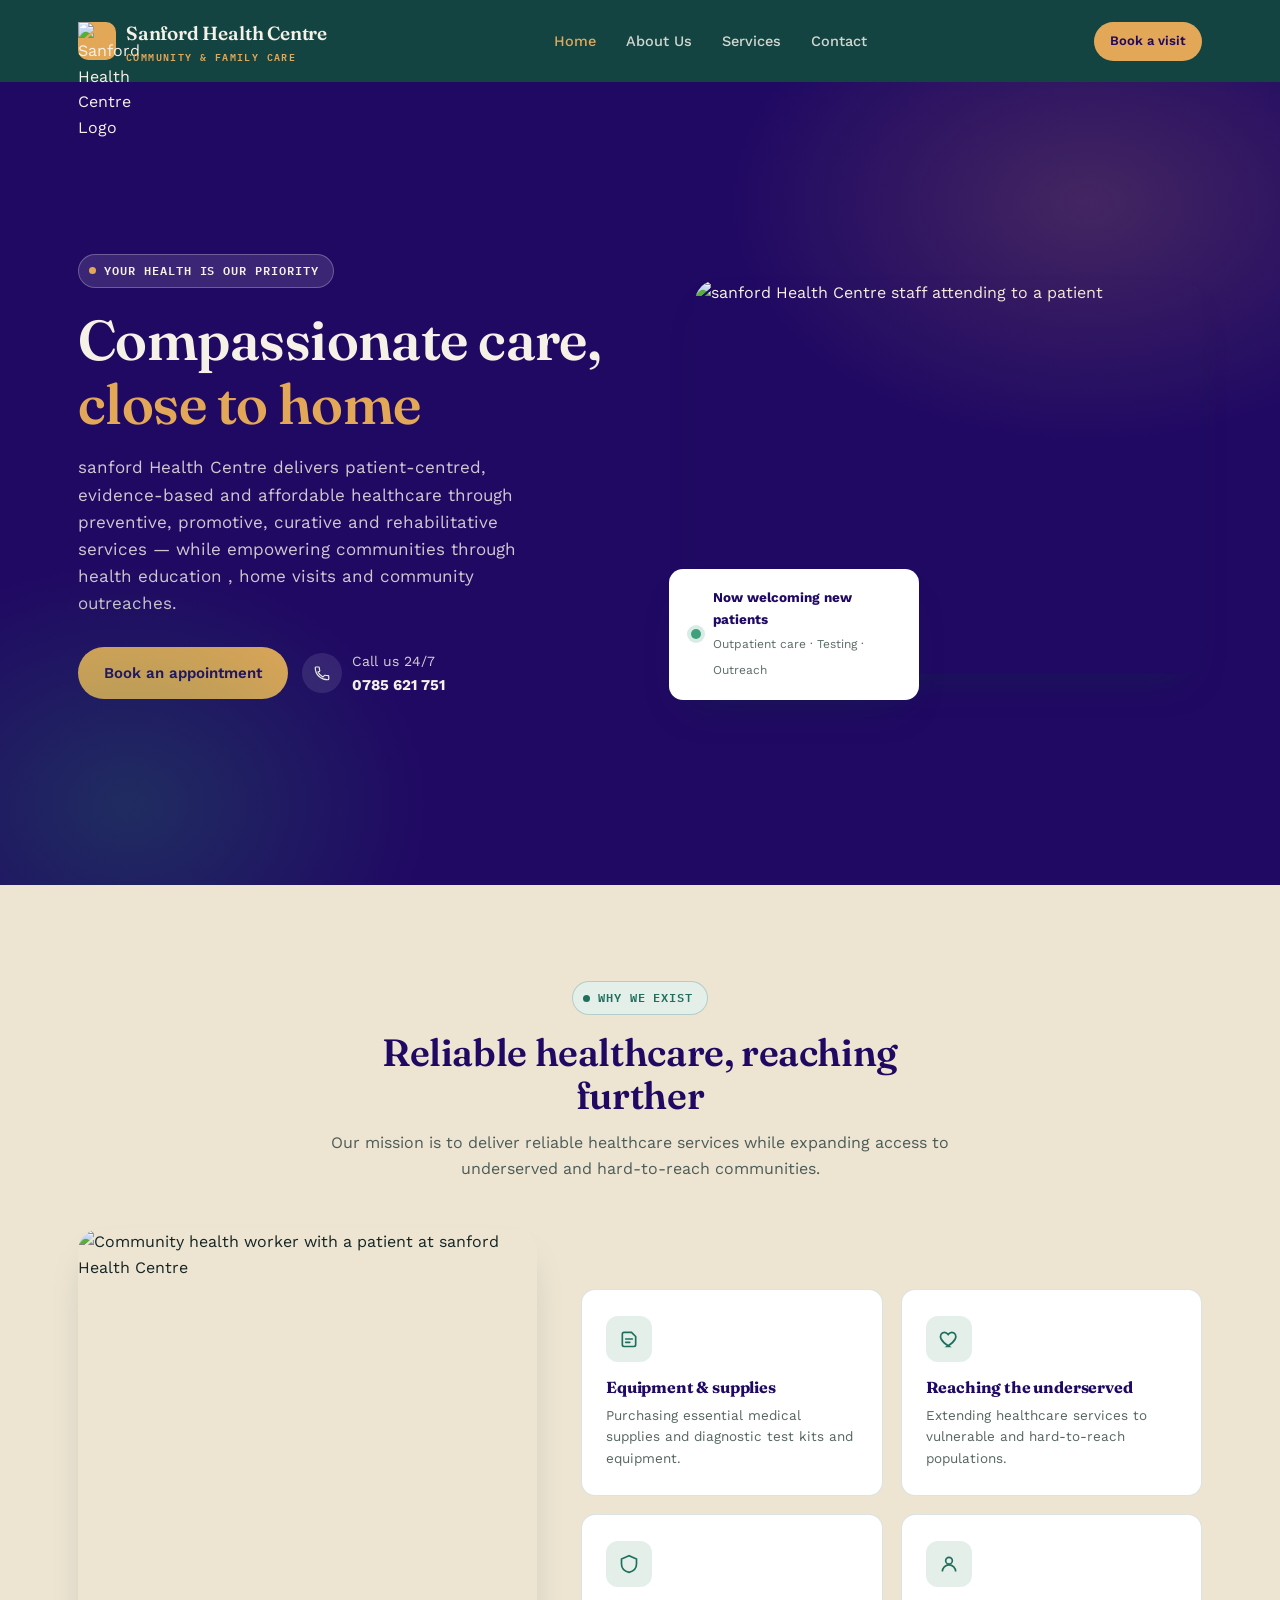
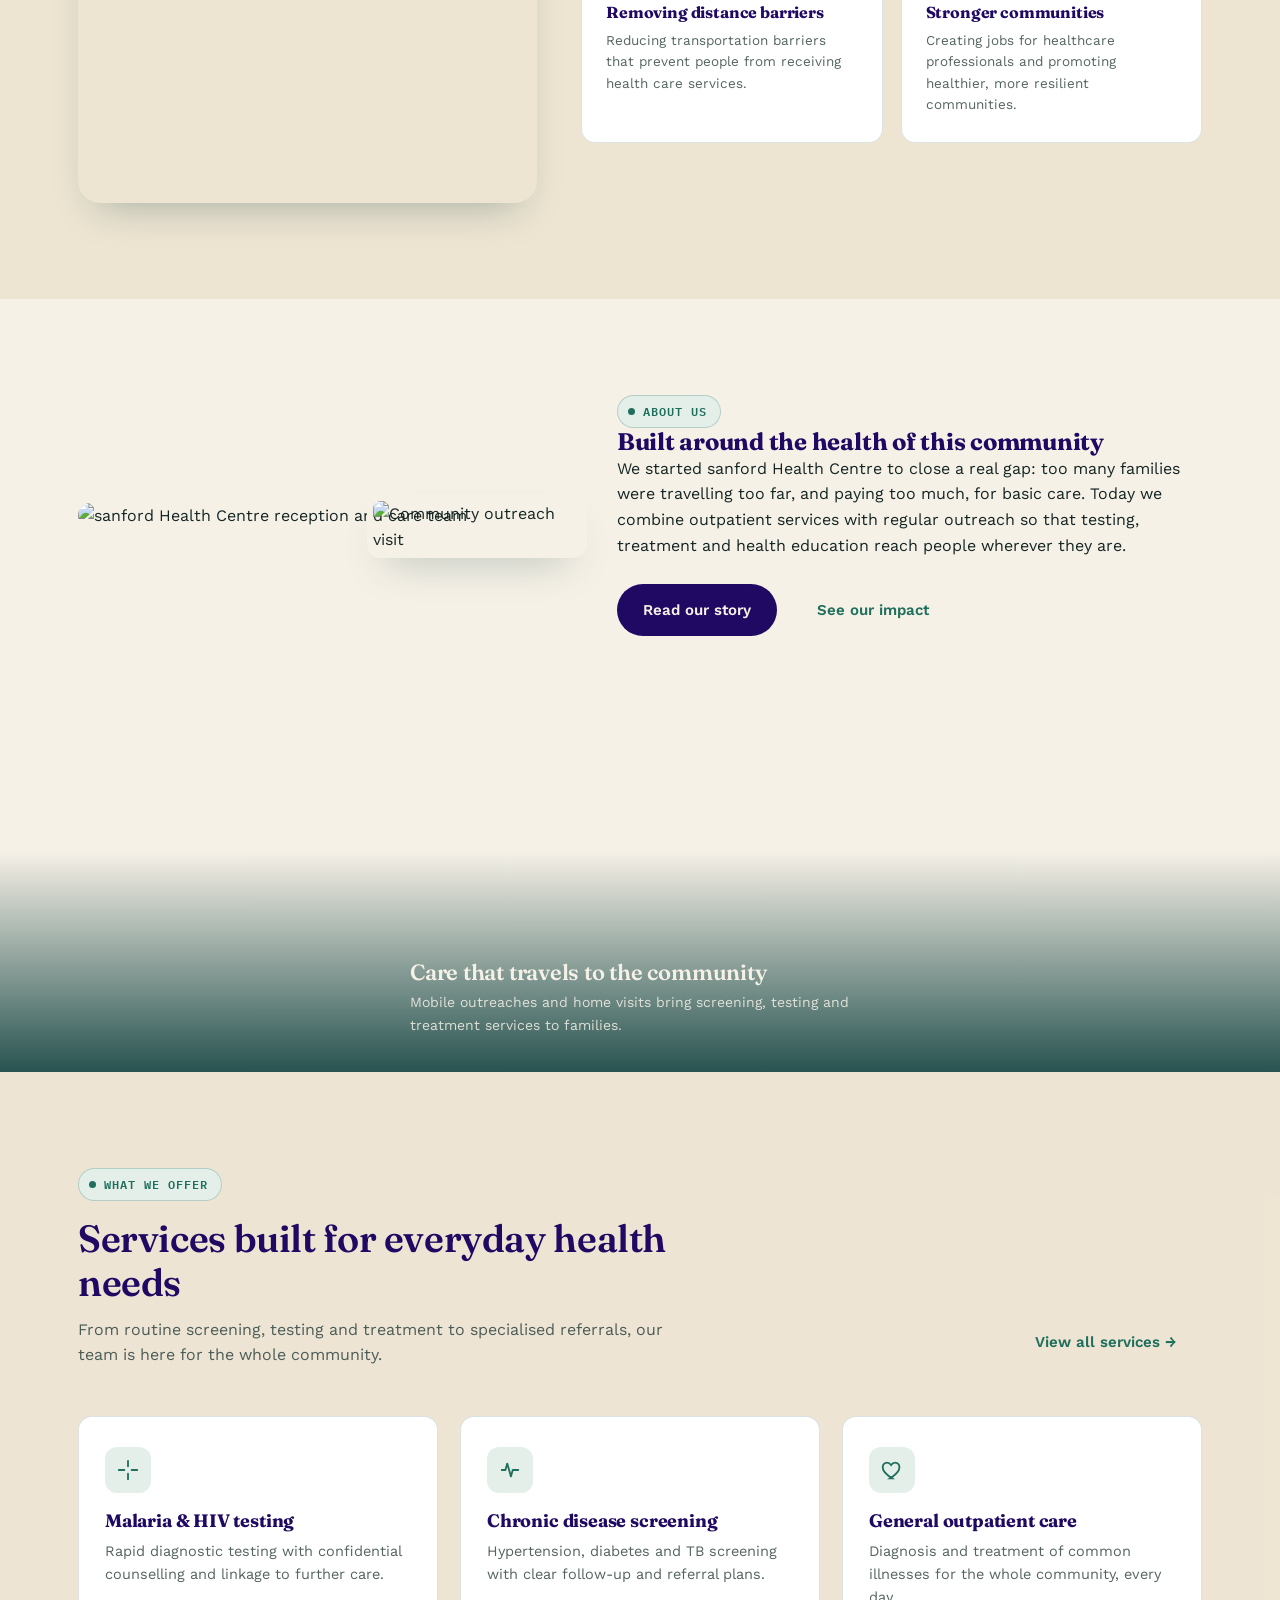
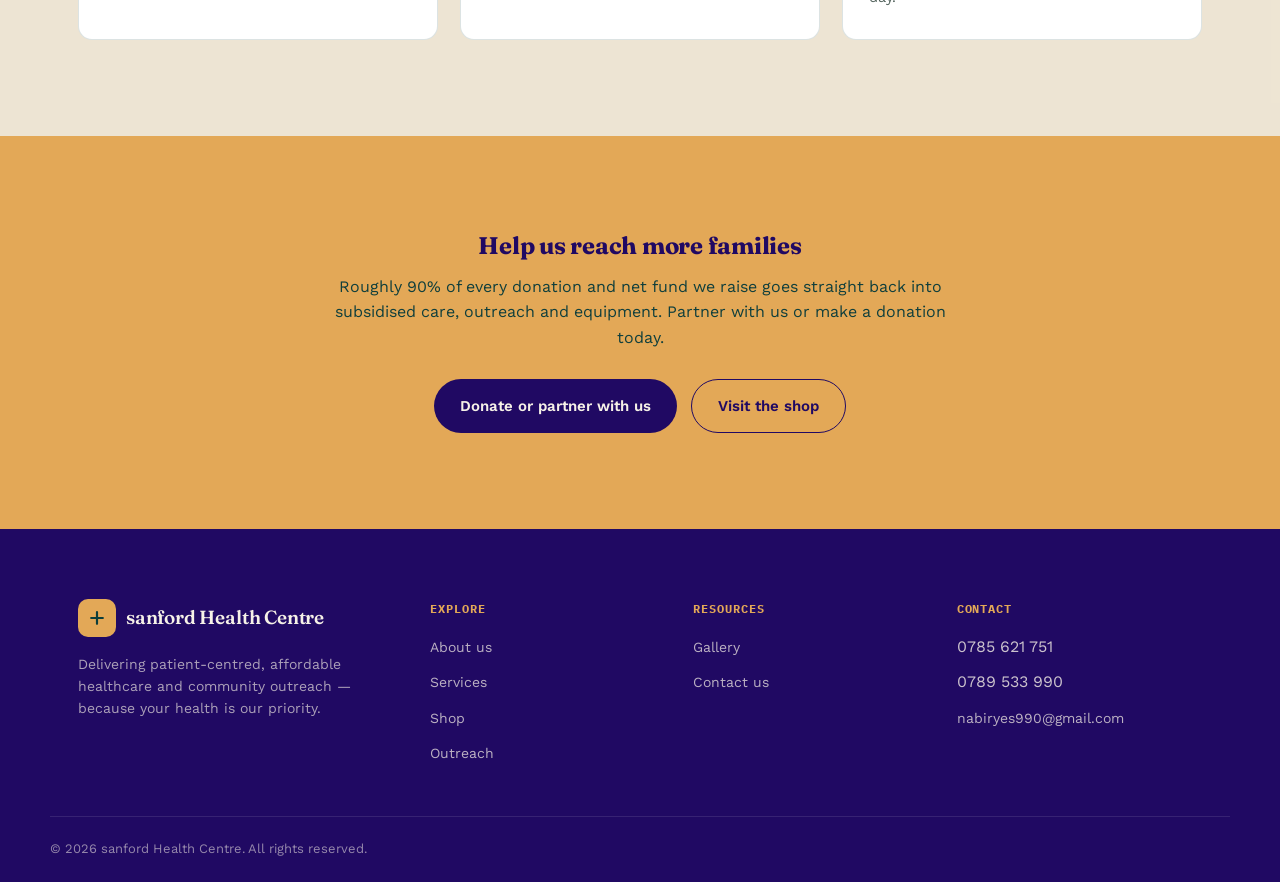
==== commit 5508c0c5: "second" ====
--- a/index.html
+++ b/index.html
@@ -4,23 +4,23 @@
 <head>
     <meta charset="UTF-8">
     <meta name="viewport" content="width=device-width, initial-scale=1.0">
-    <title>Stanford Health Centre — Compassionate, Affordable Community Healthcare</title>
+    <title>Sanford Health Centre — Compassionate, Affordable Community Healthcare</title>
     <meta name="description"
-        content="Stanford Health Centre delivers patient-centred, affordable healthcare through outpatient care, malaria and HIV testing, family planning, chronic disease screening and community outreach.">
+        content="Sanford Health Centre delivers patient-centred, affordable healthcare through outpatient care, malaria and HIV testing, family planning, chronic disease screening and community outreach.">
     <meta name="keywords"
-        content="Stanford Health Centre, drug shop, community health, malaria testing, HIV testing, family planning, health outreach, chronic disease screening">
-    <meta name="author" content="Stanford Health Centre">
+        content="Sanford Health Centre, drug shop, community health, malaria testing, HIV testing, family planning, health outreach, chronic disease screening">
+    <meta name="author" content="Sanford Health Centre">
 
     <meta property="og:type" content="website">
-    <meta property="og:title" content="Stanford Health Centre — Compassionate, Affordable Community Healthcare">
+    <meta property="og:title" content="Sanford Health Centre — Compassionate, Affordable Community Healthcare">
     <meta property="og:description"
         content="Patient-centred, evidence-based and affordable healthcare through preventive, promotive, curative and rehabilitative services.">
-    <meta property="og:image" content="https://picsum.photos/seed/stanford-og/1200/630">
+    <meta property="og:image" content="https://picsum.photos/seed/sanford-og/1200/630">
     <meta name="twitter:card" content="summary_large_image">
-    <link rel="canonical" href="https://www.stanfordhealthcentre.org/">
-
-    <link rel="icon"
-        href="data:image/svg+xml,<svg xmlns=%22http://www.w3.org/2000/svg%22 viewBox=%220 0 100 100%22><rect width=%22100%22 height=%22100%22 rx=%2224%22 fill=%22%230B3D3B%22/><path d=%22M50 22v56M22 50h56%22 stroke=%22%23E3A857%22 stroke-width=%2212%22 stroke-linecap=%22round%22/></svg>">
+    <link rel="canonical" href="https://www.sanfordhealthcentre.org/">
+
+    <link rel="icon" type="image/png"
+        href="https://res.cloudinary.com/dupeojmpy/image/upload/v1786639503/_20260813_172614_uf5qdo.png">
 
     <link rel="preconnect" href="https://fonts.googleapis.com">
     <link rel="stylesheet" href="css/style.css">
@@ -29,7 +29,7 @@
 {
   "@context": "https://schema.org",
   "@type": "MedicalClinic",
-  "name": "Stanford Health Centre",
+  "name": "Sanford Health Centre",
   "description": "Patient-centred, evidence-based and affordable healthcare through preventive, promotive, curative and rehabilitative services, with community outreach.",
   "telephone": ["+256785621751", "+256789533990"],
   "email": "nabiryes990@gmail.com",
@@ -45,18 +45,17 @@
         <nav class="nav wrap">
             <a href="index.html" class="brand">
                 <span class="brand-mark">
-                    <svg viewBox="0 0 24 24" fill="none" xmlns="http://www.w3.org/2000/svg">
-                        <path d="M12 5v14M5 12h14" stroke="#0B3D3B" stroke-width="2.6" stroke-linecap="round" />
-                    </svg>
+                    <img src="https://res.cloudinary.com/dupeojmpy/image/upload/v1786639503/_20260813_172614_uf5qdo.png"
+                        alt="Sanford Health Centre Logo">
                 </span>
-                <span class="brand-name">Stanford Health Centre<span>Community &amp; Family Care</span></span>
+                <span class="brand-name">Sanford Health Centre<span>Community &amp; Family Care</span></span>
             </a>
 
             <ul class="nav-links" id="navLinks">
                 <li><a href="index.html" class="active">Home</a></li>
                 <li><a href="about-us.html">About Us</a></li>
                 <li><a href="services.html">Services</a></li>
-                <li><a href="shop.html">Shop</a></li>
+                <!-- <li><a href="shop.html">Shop</a></li> -->
                 <li><a href="contact.html">Contact</a></li>
             </ul>
 
@@ -75,7 +74,7 @@
             <div class="hero-copy">
                 <span class="lab-label dark">Your health is our priority</span>
                 <h1>Compassionate care, <em>close to home</em></h1>
-                <p>Stanford Health Centre delivers patient-centred, evidence-based and affordable healthcare through
+                <p>sanford Health Centre delivers patient-centred, evidence-based and affordable healthcare through
                     preventive, promotive, curative and rehabilitative services — while empowering communities through
                     health education , home visits and community outreaches.</p>
                 <div class="hero-actions">
@@ -96,7 +95,7 @@
             <div class="hero-media">
                 <div class="hero-media-frame">
                     <img src="https://res.cloudinary.com/dupeojmpy/image/upload/v1786359760/IMG-20260805-WA0042_aamtvv.jpg"
-                        alt="Stanford Health Centre staff attending to a patient" loading="eager">
+                        alt="sanford Health Centre staff attending to a patient" loading="eager">
                 </div>
                 <div class="hero-badge">
                     <span class="dot"></span>
@@ -120,8 +119,8 @@
             </div>
             <div class="mission-layout">
                 <div class="mission-layout-img">
-                    <img src="https://i.pinimg.com/736x/31/81/99/3181996dc0aa074edcd84d133896fa40.jpg"
-                        alt="Community health worker with a patient at Stanford Health Centre" loading="lazy">
+                    <img src="https://res.cloudinary.com/dupeojmpy/image/upload/v1786639503/IMG-20260811-WA0014_iswnth.jpg"
+                        alt="Community health worker with a patient at sanford Health Centre" loading="lazy">
                 </div>
                 <div class="mission-grid">
                     <div class="mission-card">
@@ -169,14 +168,14 @@
         <div class="wrap about">
             <div class="about-media">
                 <img src="https://res.cloudinary.com/dupeojmpy/image/upload/v1786359760/IMG-20260805-WA0047_x52r0c.jpg"
-                    alt="Stanford Health Centre reception and care team">
+                    alt="sanford Health Centre reception and care team">
                 <img class="about-media-small" src="https://res.cloudinary.com/dupeojmpy/image/upload/v1786359759/IMG-20260805-WA0041_sysnjo.jpg"
                     alt="Community outreach visit">
             </div>
             <div class="about-content">
                 <span class="lab-label">About us</span>
                 <h2>Built around the health of this community</h2>
-                <p>We started Stanford Health Centre to close a real gap: too many families were travelling too far, and
+                <p>We started sanford Health Centre to close a real gap: too many families were travelling too far, and
                     paying too much, for basic care. Today we combine outpatient services with regular outreach so that
                     testing, treatment and health education reach people wherever they are.</p>
                 <div class="hero-actions" style="margin-top:26px;">
@@ -261,11 +260,11 @@
                     <span class="brand-mark"><svg viewBox="0 0 24 24" fill="none">
                             <path d="M12 5v14M5 12h14" stroke="#0B3D3B" stroke-width="2.6" stroke-linecap="round" />
                         </svg></span>
-                    <span class="brand-name">Stanford Health Centre</span>
+                    <span class="brand-name">sanford Health Centre</span>
                 </a>
                 <p>Delivering patient-centred, affordable healthcare and community outreach — because your health is our
                     priority.</p>
-                <div class="social-row">
+                <!-- <div class="social-row">
                     <a href="#" aria-label="Facebook"><svg width="16" height="16" viewBox="0 0 24 24" fill="none">
                             <path d="M14 9h3V5h-3c-2.2 0-4 1.8-4 4v2H7v4h3v6h4v-6h3l1-4h-4V9c0-.6.4-1 1-1Z"
                                 fill="#F6F1E7" />
@@ -278,7 +277,7 @@
                             <rect x="3" y="3" width="18" height="18" rx="5" stroke="#F6F1E7" stroke-width="1.4" />
                             <circle cx="12" cy="12" r="4" stroke="#F6F1E7" stroke-width="1.4" />
                         </svg></a>
-                </div>
+                </div> -->
             </div>
             <div class="footer-col">
                 <h5>Explore</h5>
@@ -294,7 +293,7 @@
                 <ul>
                     <li><a href="about-us.html#gallery">Gallery</a></li>
                     <li><a href="contact.html">Contact us</a></li>
-                    <li><a href="admin.html">Staff login</a></li>
+                    
                 </ul>
             </div>
             <div class="footer-col">
@@ -307,8 +306,8 @@
             </div>
         </div>
         <div class="wrap footer-bottom">
-            <span>&copy; <span id="year"></span> Stanford Health Centre. All rights reserved.</span>
-            <span>Designed for community-first healthcare.</span>
+            <span>&copy; <span id="year"></span> sanford Health Centre. All rights reserved.</span>
+            <!-- <span>Designed for community-first healthcare.</span> -->
         </div>
     </footer>
 
--- a/css/style.css
+++ b/css/style.css
@@ -1,5 +1,5 @@
 /* ============================================================
-   STANFORD HEALTH CENTRE — Design System
+   sanford HEALTH CENTRE — Design System
    Display: Fraunces (warm serif, editorial trust)
    Body:    Work Sans (clean, highly legible)
    Utility: IBM Plex Mono (lab-label tags, prices, meta)
@@ -9,9 +9,11 @@
 
 :root {
   --ink: #142524;
-  --teal-900: #0B3D3B;
+  /* --teal-900: #0B3D3B; */
+  --teal-900: #200963;
   --teal-800: #103F3C;
   --teal-700: #1F6F5C;
+  /* --teal-700: #4a29db; */
   --teal-100: #E4EFEA;
   --sand: #F6F1E7;
   --sand-dark: #EDE4D2;
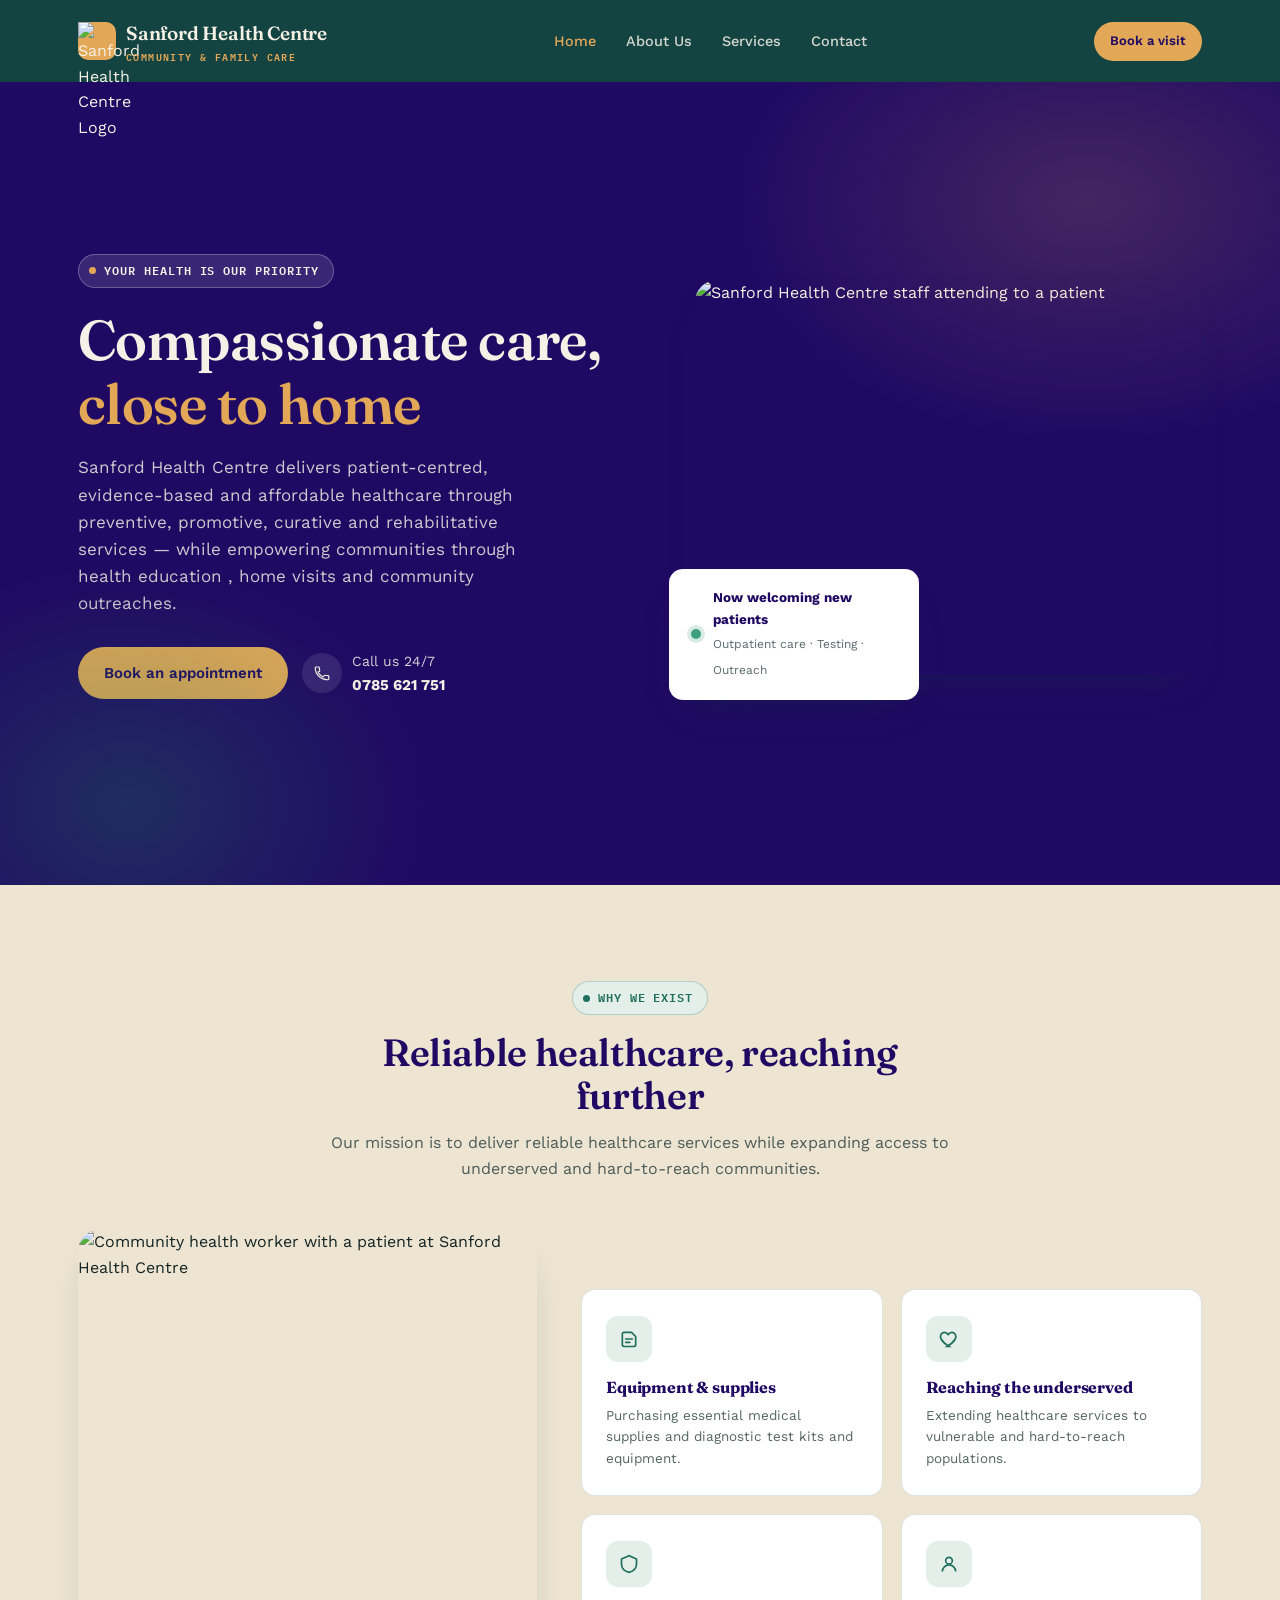
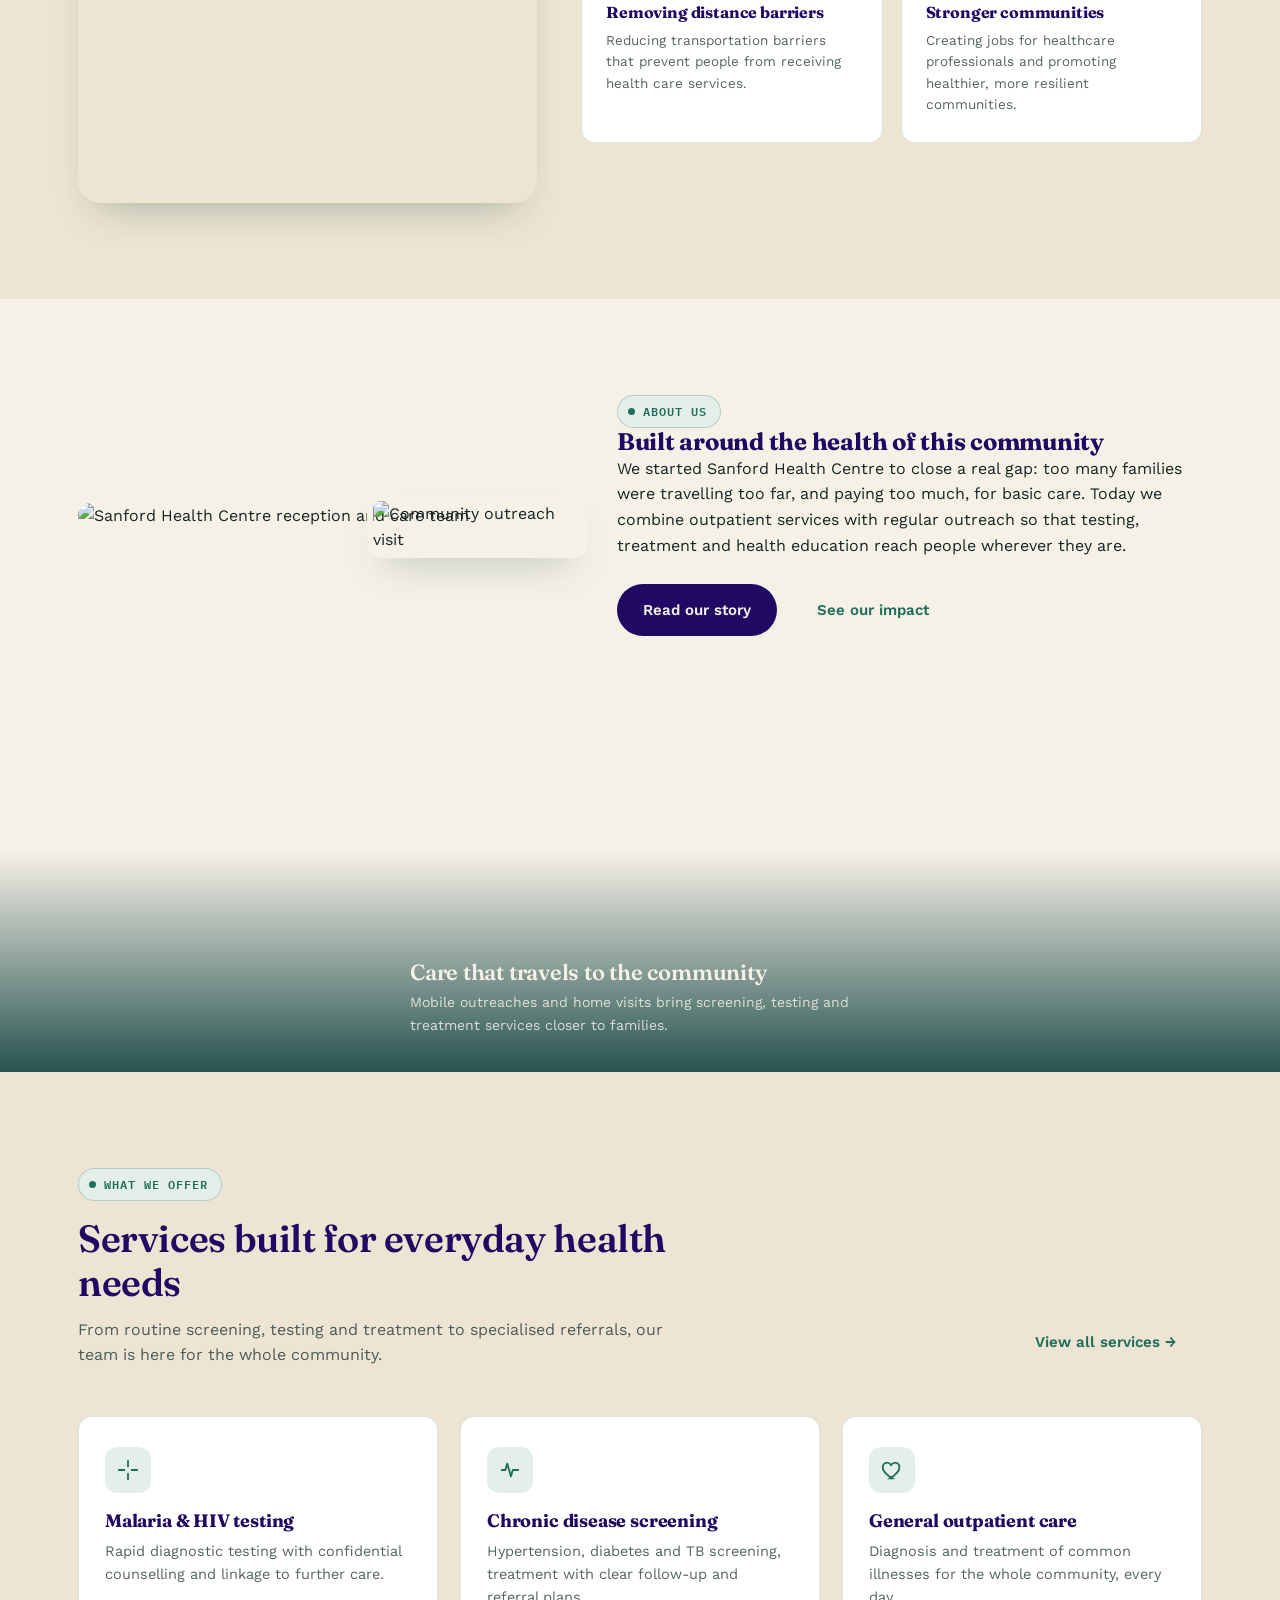
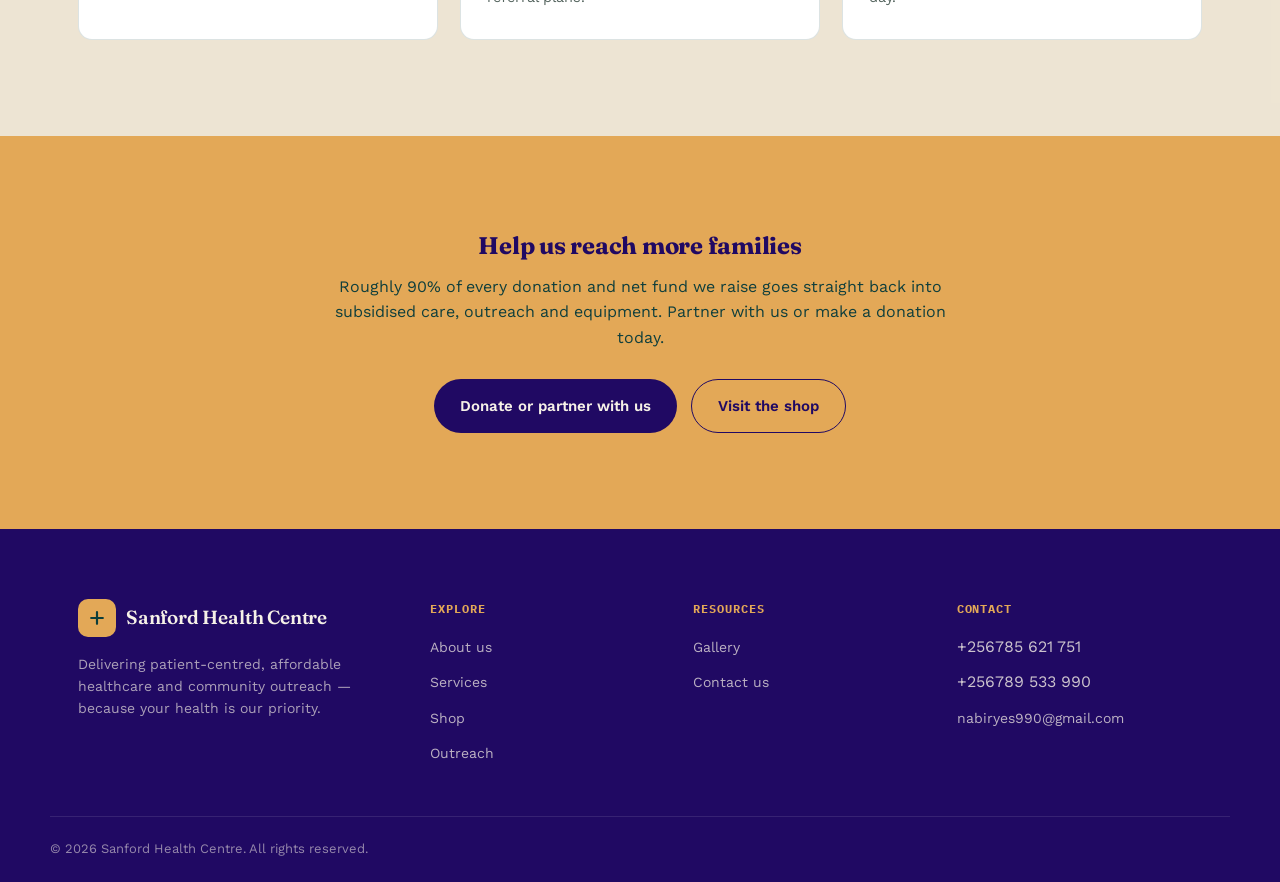
==== commit dd156bab: "new" ====
--- a/index.html
+++ b/index.html
@@ -15,9 +15,9 @@
     <meta property="og:title" content="Sanford Health Centre — Compassionate, Affordable Community Healthcare">
     <meta property="og:description"
         content="Patient-centred, evidence-based and affordable healthcare through preventive, promotive, curative and rehabilitative services.">
-    <meta property="og:image" content="https://picsum.photos/seed/sanford-og/1200/630">
+    <meta property="og:image" content="https://picsum.photos/seed/Sanford-og/1200/630">
     <meta name="twitter:card" content="summary_large_image">
-    <link rel="canonical" href="https://www.sanfordhealthcentre.org/">
+    <link rel="canonical" href="https://www.Sanfordhealthcentre.org/">
 
     <link rel="icon" type="image/png"
         href="https://res.cloudinary.com/dupeojmpy/image/upload/v1786639503/_20260813_172614_uf5qdo.png">
@@ -74,7 +74,7 @@
             <div class="hero-copy">
                 <span class="lab-label dark">Your health is our priority</span>
                 <h1>Compassionate care, <em>close to home</em></h1>
-                <p>sanford Health Centre delivers patient-centred, evidence-based and affordable healthcare through
+                <p>Sanford Health Centre delivers patient-centred, evidence-based and affordable healthcare through
                     preventive, promotive, curative and rehabilitative services — while empowering communities through
                     health education , home visits and community outreaches.</p>
                 <div class="hero-actions">
@@ -95,7 +95,7 @@
             <div class="hero-media">
                 <div class="hero-media-frame">
                     <img src="https://res.cloudinary.com/dupeojmpy/image/upload/v1786359760/IMG-20260805-WA0042_aamtvv.jpg"
-                        alt="sanford Health Centre staff attending to a patient" loading="eager">
+                        alt="Sanford Health Centre staff attending to a patient" loading="eager">
                 </div>
                 <div class="hero-badge">
                     <span class="dot"></span>
@@ -120,7 +120,7 @@
             <div class="mission-layout">
                 <div class="mission-layout-img">
                     <img src="https://res.cloudinary.com/dupeojmpy/image/upload/v1786639503/IMG-20260811-WA0014_iswnth.jpg"
-                        alt="Community health worker with a patient at sanford Health Centre" loading="lazy">
+                        alt="Community health worker with a patient at Sanford Health Centre" loading="lazy">
                 </div>
                 <div class="mission-grid">
                     <div class="mission-card">
@@ -168,14 +168,14 @@
         <div class="wrap about">
             <div class="about-media">
                 <img src="https://res.cloudinary.com/dupeojmpy/image/upload/v1786359760/IMG-20260805-WA0047_x52r0c.jpg"
-                    alt="sanford Health Centre reception and care team">
+                    alt="Sanford Health Centre reception and care team">
                 <img class="about-media-small" src="https://res.cloudinary.com/dupeojmpy/image/upload/v1786359759/IMG-20260805-WA0041_sysnjo.jpg"
                     alt="Community outreach visit">
             </div>
             <div class="about-content">
                 <span class="lab-label">About us</span>
                 <h2>Built around the health of this community</h2>
-                <p>We started sanford Health Centre to close a real gap: too many families were travelling too far, and
+                <p>We started Sanford Health Centre to close a real gap: too many families were travelling too far, and
                     paying too much, for basic care. Today we combine outpatient services with regular outreach so that
                     testing, treatment and health education reach people wherever they are.</p>
                 <div class="hero-actions" style="margin-top:26px;">
@@ -191,7 +191,7 @@
         style="background-image:url('https://res.cloudinary.com/dupeojmpy/image/upload/v1786359761/IMG-20260805-WA0048_kijvdh.jpg');">
         <div class="wrap">
             <h3>Care that travels to the community</h3>
-            <p>Mobile outreaches and home visits bring screening, testing and treatment services to families.
+            <p>Mobile outreaches and home visits bring screening, testing and treatment services closer to families.
 </p>
         </div>
     </section>
@@ -223,7 +223,7 @@
                                 stroke-linejoin="round" />
                         </svg></div>
                     <h3>Chronic disease screening</h3>
-                    <p>Hypertension, diabetes and TB screening with clear follow-up and referral plans.</p>
+                    <p>Hypertension, diabetes and TB screening, treatment with clear follow-up and referral plans.</p>
                 </div>
                 <div class="service-card">
                     <div class="service-icon"><svg width="22" height="22" viewBox="0 0 24 24" fill="none">
@@ -260,7 +260,7 @@
                     <span class="brand-mark"><svg viewBox="0 0 24 24" fill="none">
                             <path d="M12 5v14M5 12h14" stroke="#0B3D3B" stroke-width="2.6" stroke-linecap="round" />
                         </svg></span>
-                    <span class="brand-name">sanford Health Centre</span>
+                    <span class="brand-name">Sanford Health Centre</span>
                 </a>
                 <p>Delivering patient-centred, affordable healthcare and community outreach — because your health is our
                     priority.</p>
@@ -299,14 +299,14 @@
             <div class="footer-col">
                 <h5>Contact</h5>
                 <ul>
-                    <li>0785 621 751</li>
-                    <li>0789 533 990</li>
+                    <li>+256785 621 751</li>
+                    <li>+256789 533 990</li>
                     <li><a href="mailto:nabiryes990@gmail.com">nabiryes990@gmail.com</a></li>
                 </ul>
             </div>
         </div>
         <div class="wrap footer-bottom">
-            <span>&copy; <span id="year"></span> sanford Health Centre. All rights reserved.</span>
+            <span>&copy; <span id="year"></span> Sanford Health Centre. All rights reserved.</span>
             <!-- <span>Designed for community-first healthcare.</span> -->
         </div>
     </footer>
--- a/css/style.css
+++ b/css/style.css
@@ -1,5 +1,5 @@
 /* ============================================================
-   sanford HEALTH CENTRE — Design System
+   Sanford HEALTH CENTRE — Design System
    Display: Fraunces (warm serif, editorial trust)
    Body:    Work Sans (clean, highly legible)
    Utility: IBM Plex Mono (lab-label tags, prices, meta)
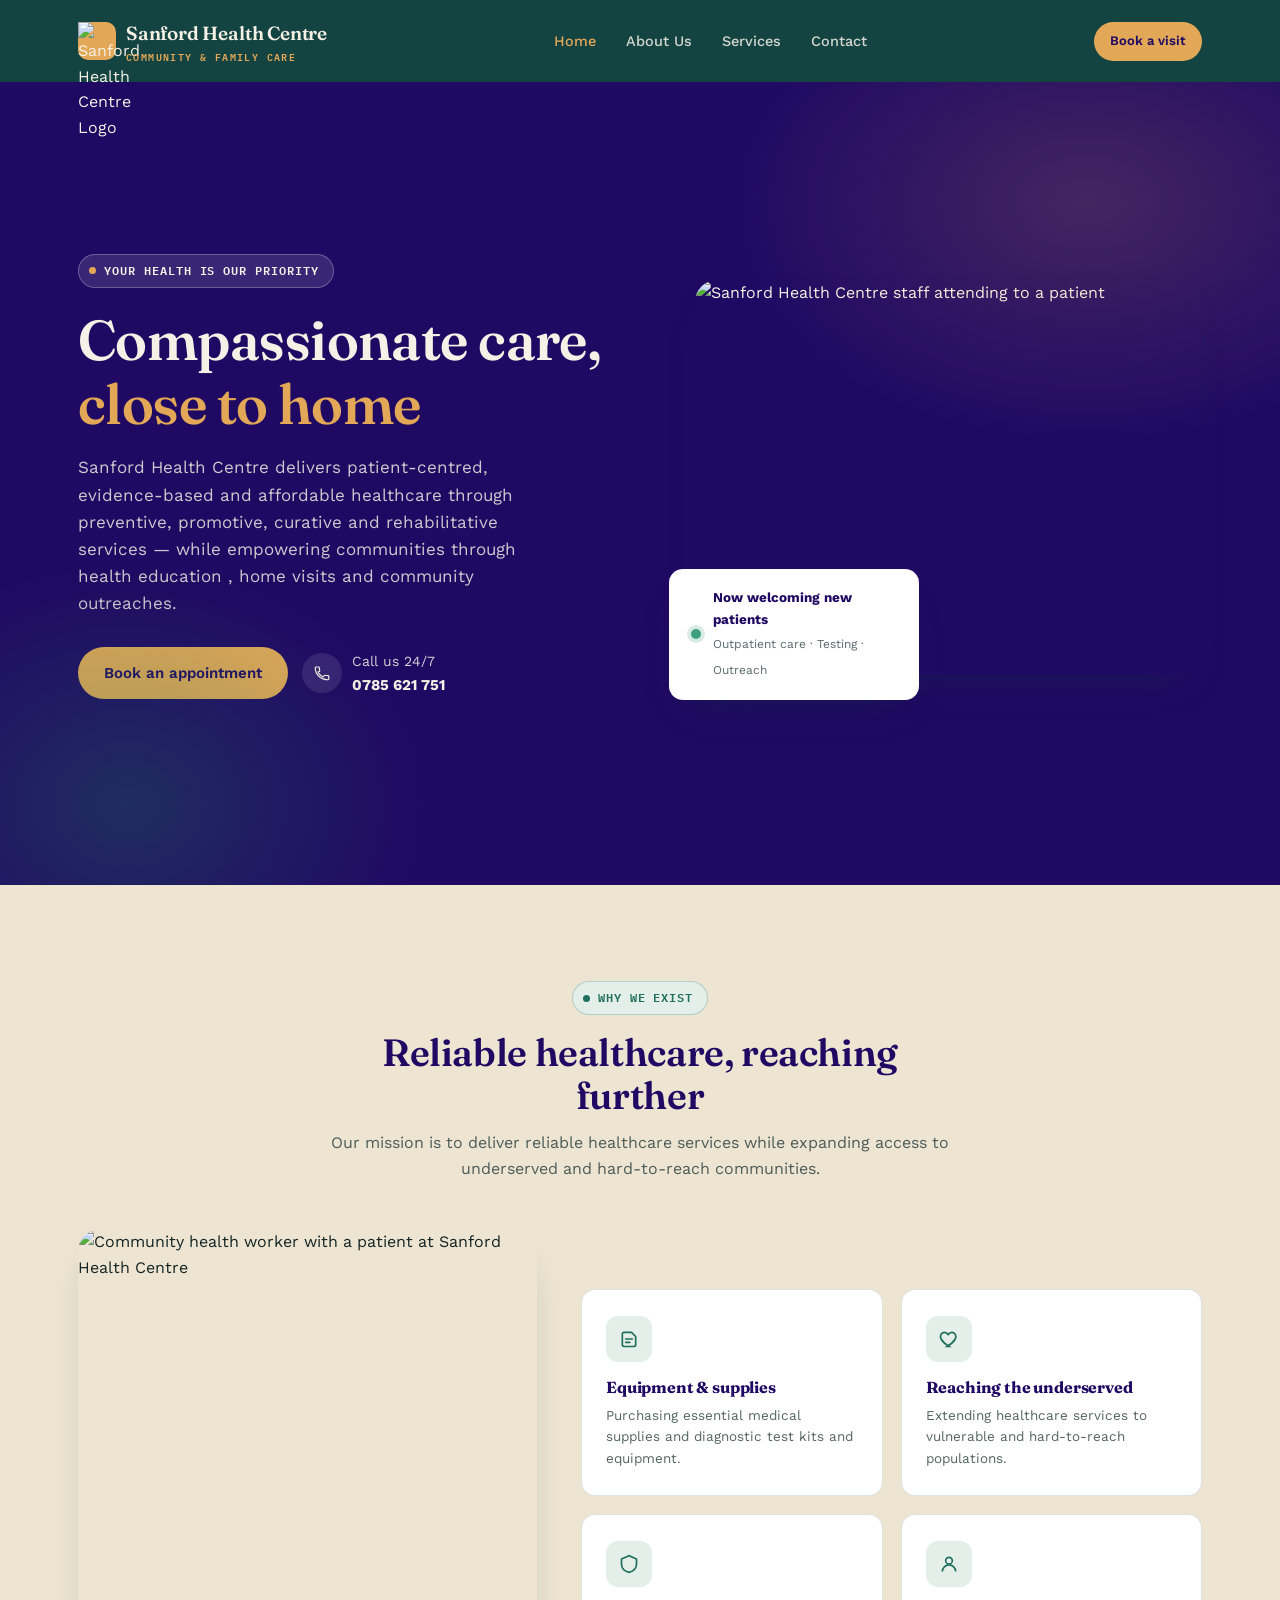
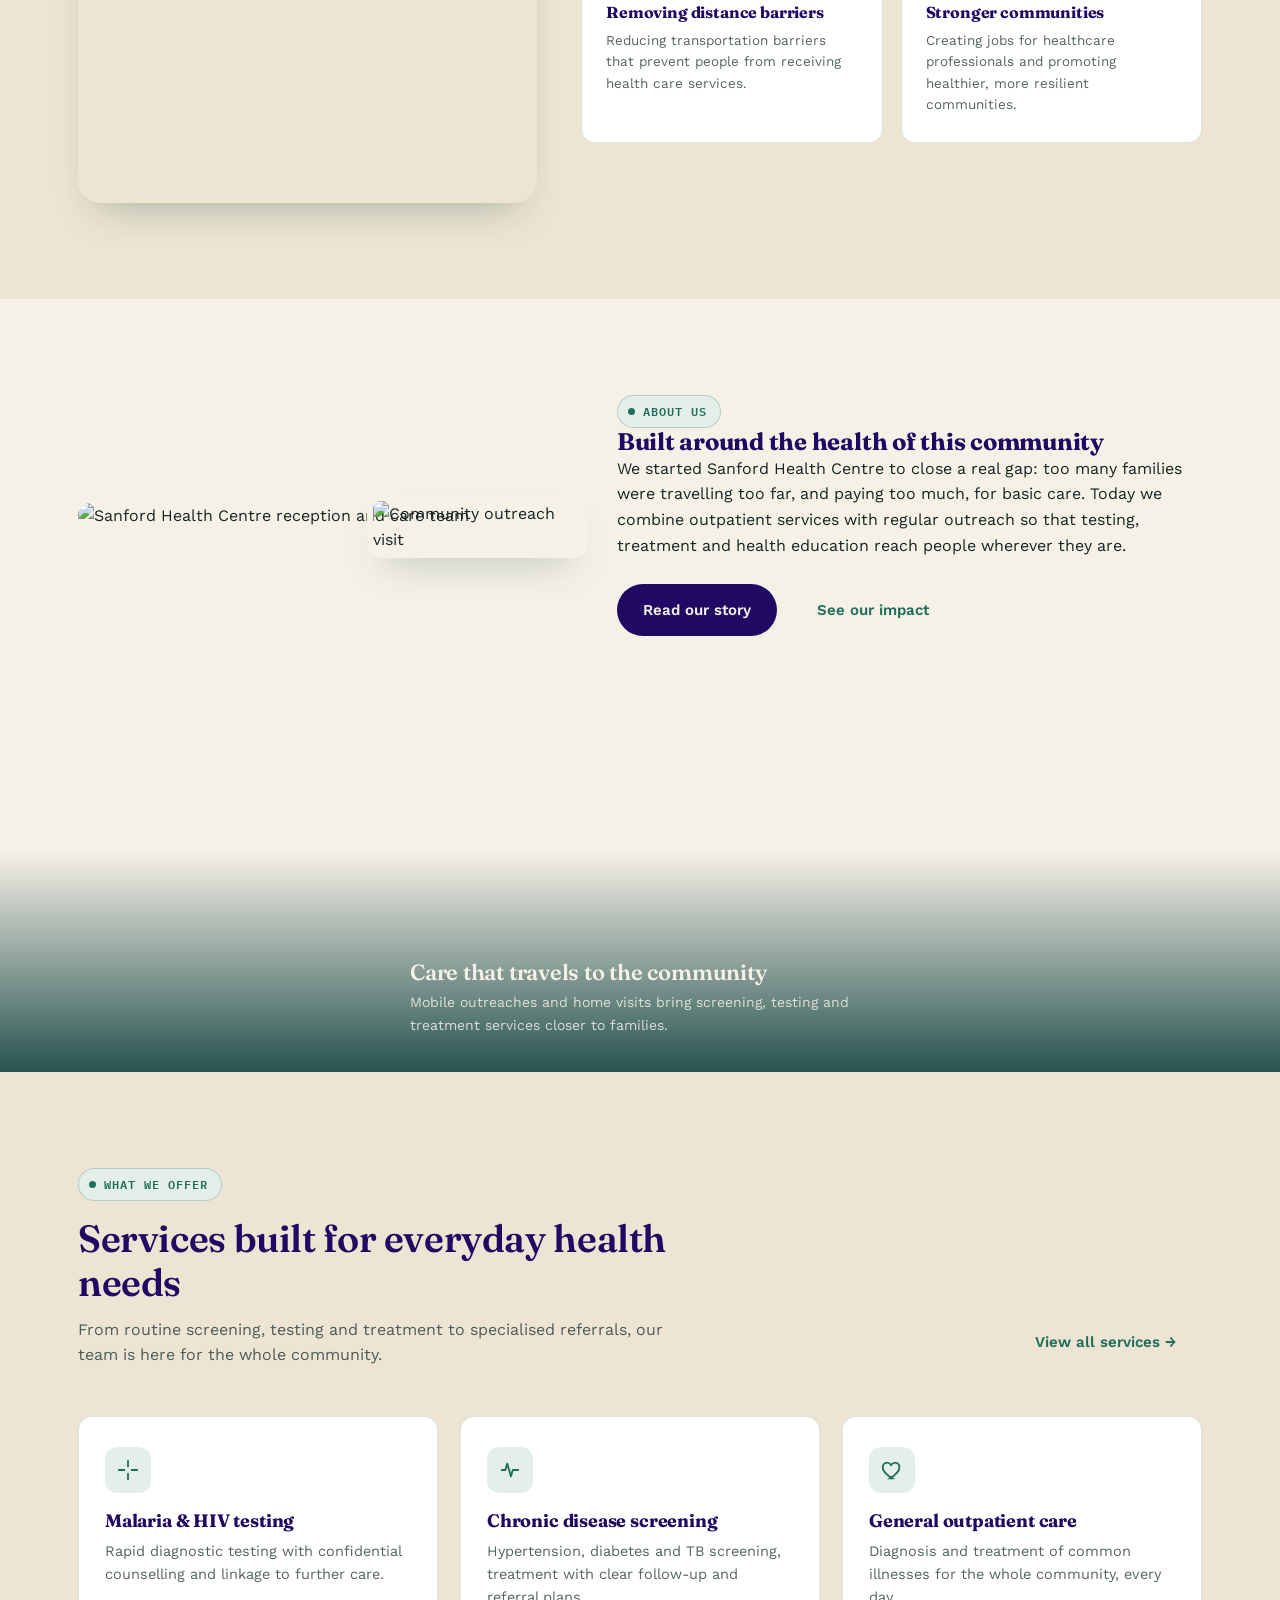
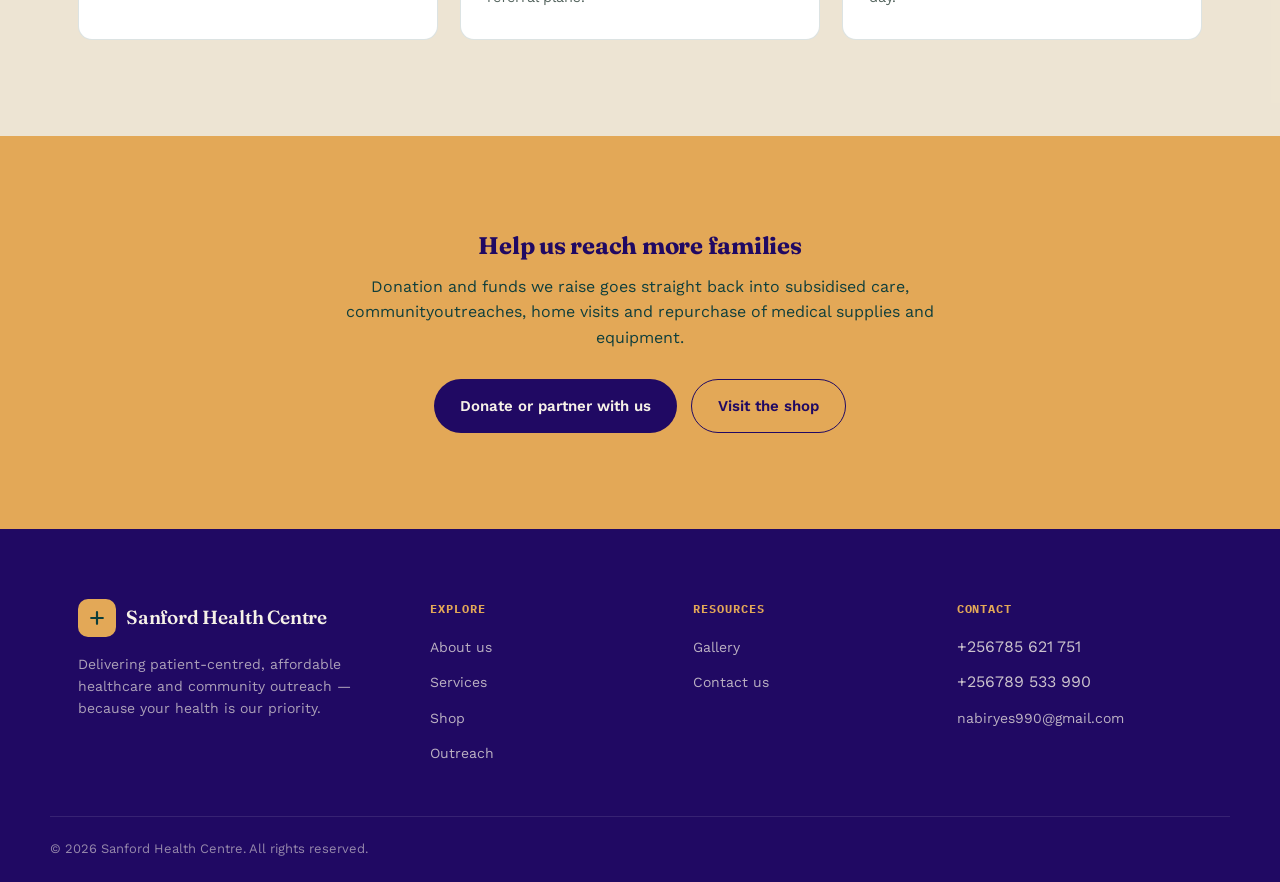
==== commit fa75276c: "last" ====
--- a/index.html
+++ b/index.html
@@ -242,8 +242,8 @@
     <section class="cta-banner">
         <div class="wrap">
             <h2>Help us reach more families</h2>
-            <p>Roughly 90% of every donation and net fund we raise goes straight back into subsidised care, outreach and
-                equipment. Partner with us or make a donation today.</p>
+            <p> Donation and funds we raise goes straight back into subsidised care, communityoutreaches, home visits and repurchase of medical supplies and 
+                equipment.</p>
             <div class="cta-actions">
                 <a href="contact.html" class="btn btn-dark">Donate or partner with us</a>
                 <a href="shop.html" class="btn btn-outline"
--- a/css/style.css
+++ b/css/style.css
@@ -336,12 +336,31 @@
 .event-cta { justify-self: end; }
 
 /* ================= GALLERY (DYNAMIC) ================= */
-.gallery-grid {
+/* .gallery-grid {
   display: grid;
   grid-template-columns: repeat(4, 1fr);
   grid-auto-rows: 190px;
   gap: 16px;
-}
+} */
+ .gallery-grid {
+   display: grid;
+   grid-template-columns: repeat(3, 1fr);
+   gap: 20px;
+ }
+
+ .gallery-card {
+   width: 100%;
+   aspect-ratio: 4 / 3;
+   overflow: hidden;
+   border-radius: 14px;
+ }
+
+ .gallery-card img {
+   width: 100%;
+   height: 100%;
+   display: block;
+   object-fit: cover;
+ }
 .gallery-item {
   position: relative;
   border-radius: var(--radius-sm);
@@ -555,4 +574,118 @@
   .hero-inner { padding: 50px 28px 60px; }
   .page-hero { padding: 48px 0 40px; }
   .image-banner { height: 220px; }
+}
+@media (max-width: 900px) {
+  .gallery-grid {
+    grid-template-columns: repeat(2, 1fr);
+  }
+}
+
+@media (max-width: 600px) {
+  .gallery-grid {
+    grid-template-columns: 1fr;
+    gap: 16px;
+  }
+
+  .gallery-card {
+    aspect-ratio: 16 / 10;
+  }
+}
+/* ================= OWNER SECTION ================= */
+
+.owner-section {
+  background: var(--sand);
+  padding: 90px 0;
+}
+
+.owner-card {
+  max-width: 980px;
+  margin: 50px auto 0;
+  display: grid;
+  grid-template-columns: 420px 1fr;
+  align-items: center;
+  gap: 55px;
+  background: var(--white);
+  padding: 35px;
+  border-radius: var(--radius-lg);
+  box-shadow: var(--shadow);
+  border: 1px solid var(--line);
+}
+
+.owner-image {
+  width: 100%;
+  aspect-ratio: 4 / 5;
+  overflow: hidden;
+  border-radius: var(--radius-md);
+}
+
+.owner-image img {
+  width: 100%;
+  height: 100%;
+  display: block;
+  object-fit: cover;
+}
+
+.owner-content {
+  padding: 10px 10px 10px 0;
+}
+
+.owner-label {
+  display: inline-block;
+  margin-bottom: 12px;
+  color: var(--teal-700);
+  font-family: var(--font-mono);
+  font-size: 0.78rem;
+  font-weight: 600;
+  text-transform: uppercase;
+  letter-spacing: 0.08em;
+}
+
+.owner-content h3 {
+  color: var(--teal-900);
+  font-family: var(--font-display);
+  font-size: clamp(2rem, 4vw, 3rem);
+  line-height: 1.1;
+  margin-bottom: 20px;
+}
+
+.owner-content p {
+  color: var(--ink);
+  font-family: var(--font-body);
+  font-size: 1rem;
+  line-height: 1.8;
+  margin-bottom: 16px;
+}
+
+.owner-content p:last-child {
+  margin-bottom: 0;
+}
+@media (max-width: 900px) {
+  .owner-card {
+    grid-template-columns: 320px 1fr;
+    gap: 35px;
+    padding: 28px;
+  }
+}
+
+@media (max-width: 700px) {
+  .owner-section {
+    padding: 70px 0;
+  }
+
+  .owner-card {
+    grid-template-columns: 1fr;
+    gap: 30px;
+    padding: 22px;
+    margin-top: 35px;
+  }
+
+  .owner-image {
+    aspect-ratio: 4 / 5;
+  }
+
+  .owner-content {
+    padding: 0;
+    text-align: center;
+  }
 }
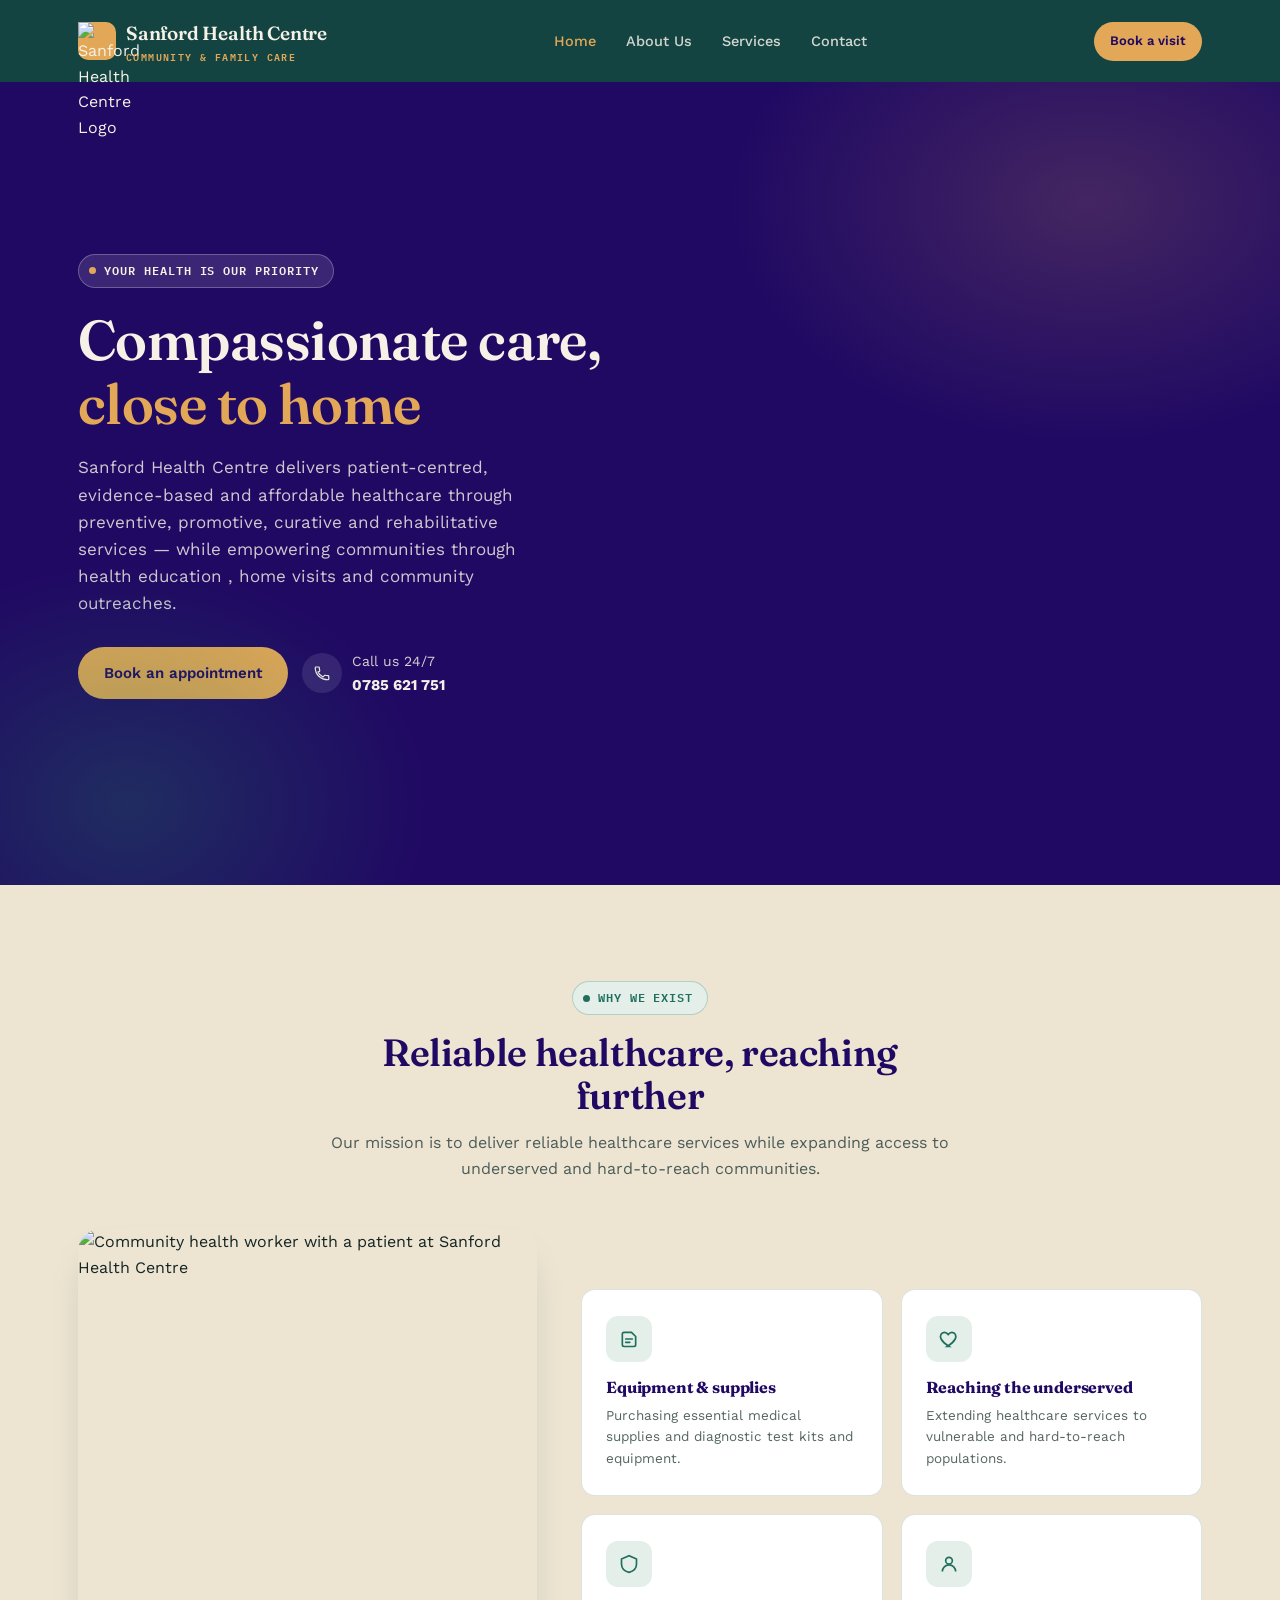
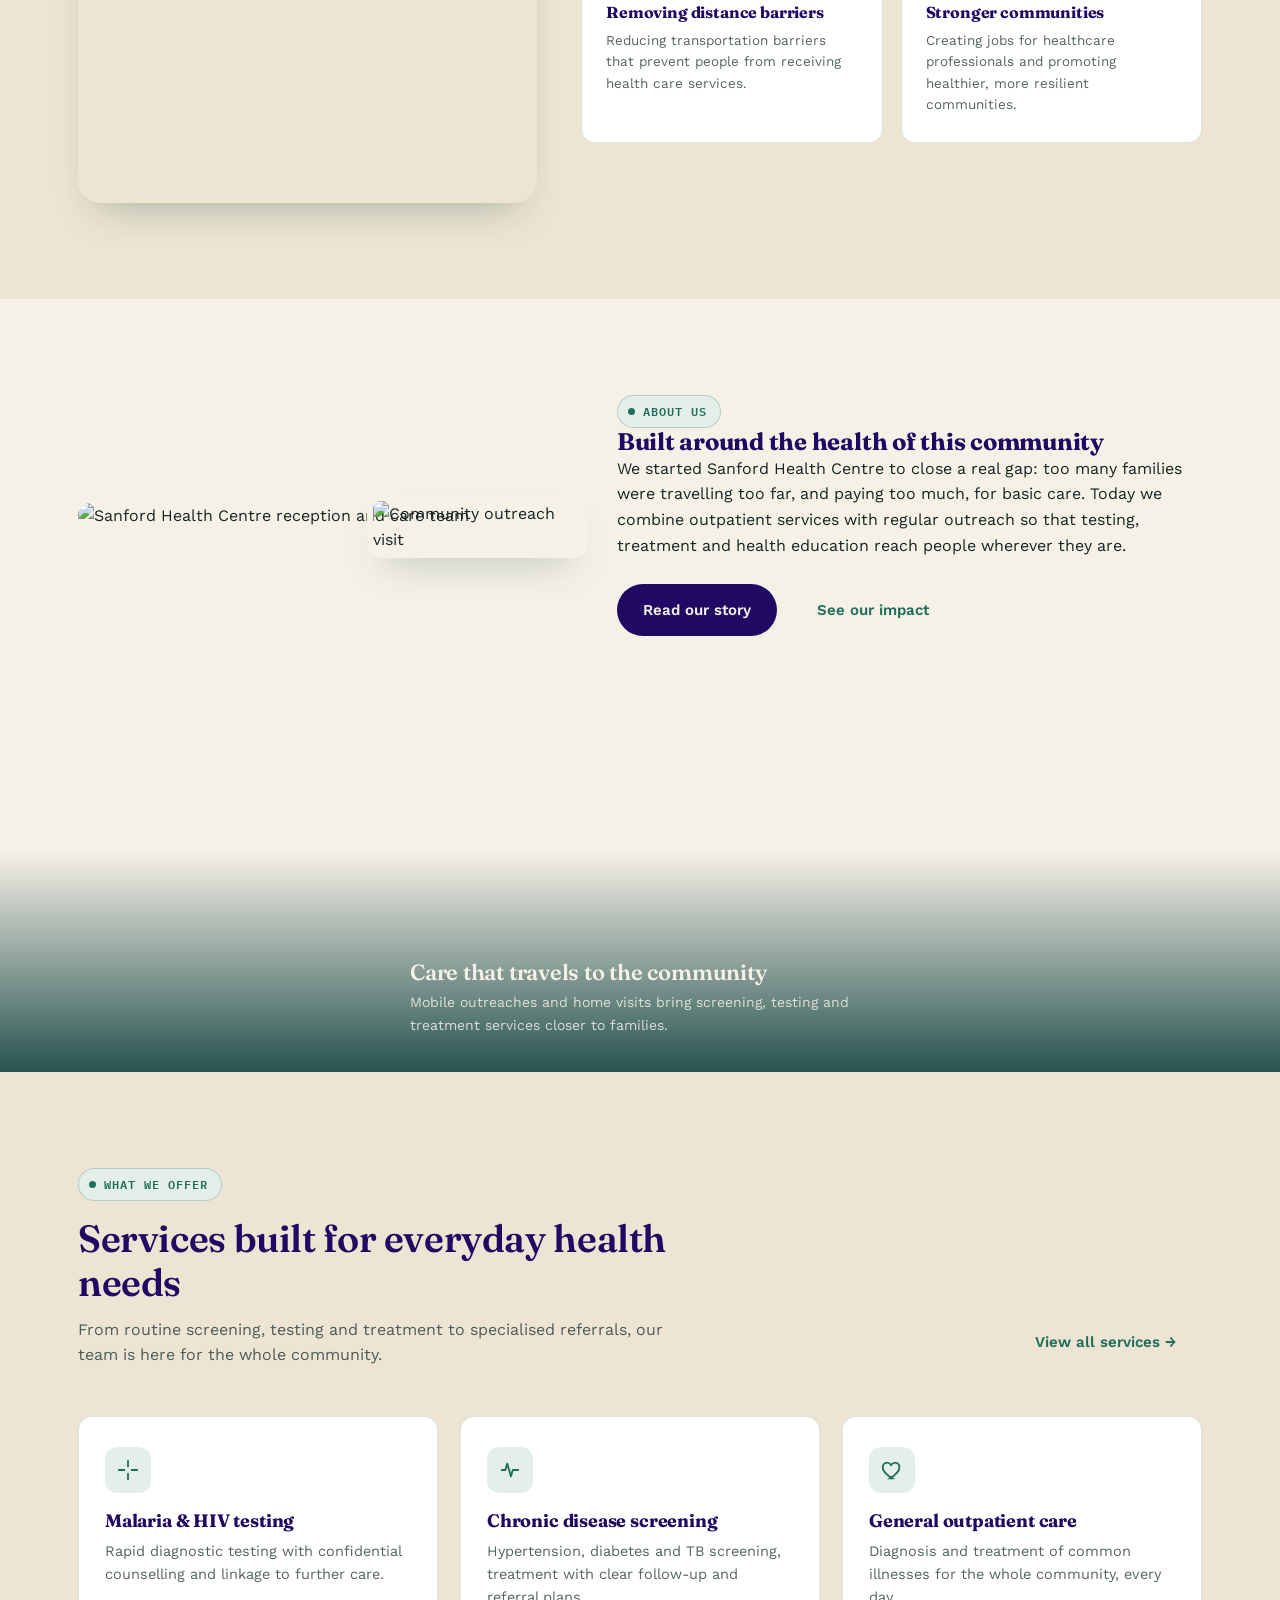
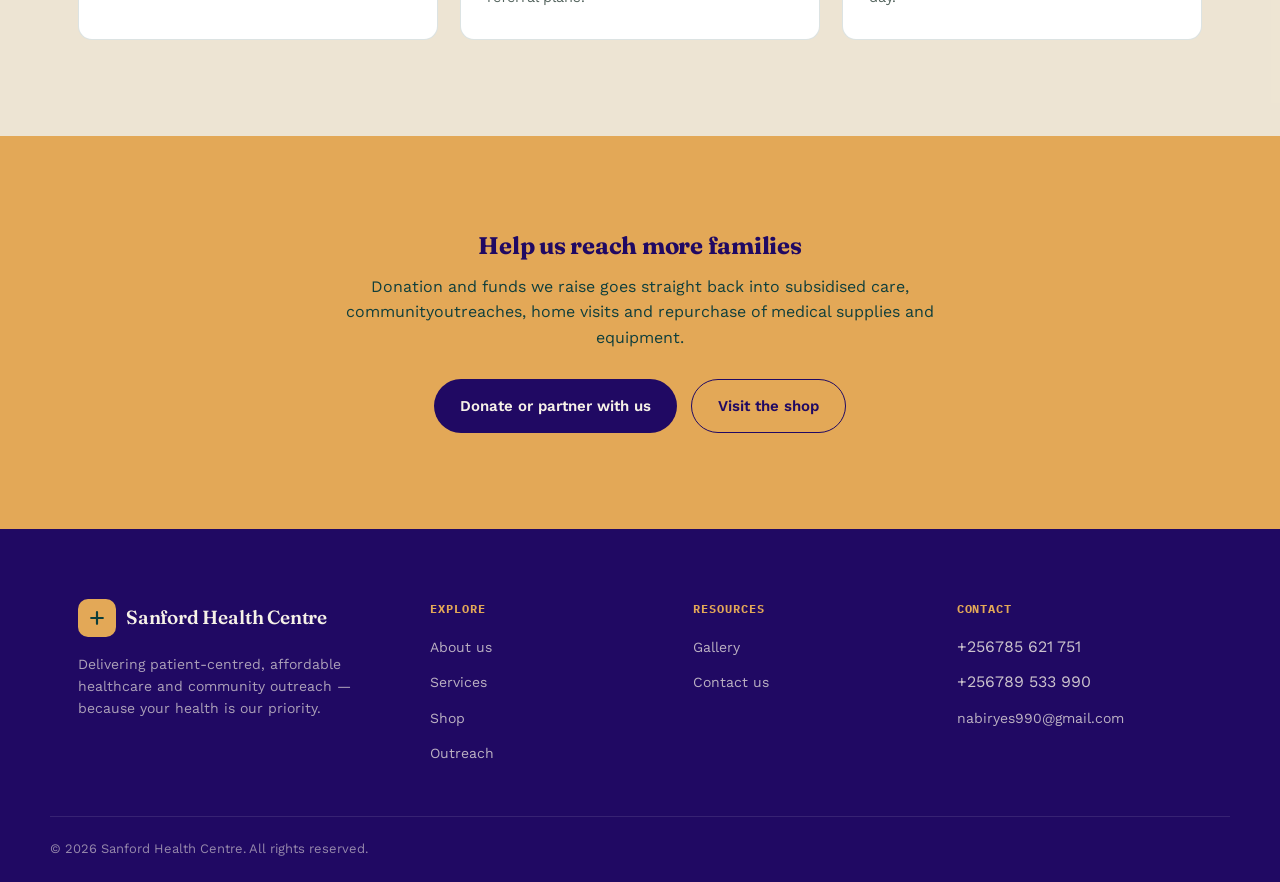
==== commit e627142b: "lass" ====
--- a/index.html
+++ b/index.html
@@ -92,7 +92,7 @@
                 </div>
             </div>
 
-            <div class="hero-media">
+            <!-- <div class="hero-media">
                 <div class="hero-media-frame">
                     <img src="https://res.cloudinary.com/dupeojmpy/image/upload/v1786359760/IMG-20260805-WA0042_aamtvv.jpg"
                         alt="Sanford Health Centre staff attending to a patient" loading="eager">
@@ -104,7 +104,7 @@
                         <span>Outpatient care · Testing · Outreach</span>
                     </div>
                 </div>
-            </div>
+            </div> -->
         </div>
     </section>
 
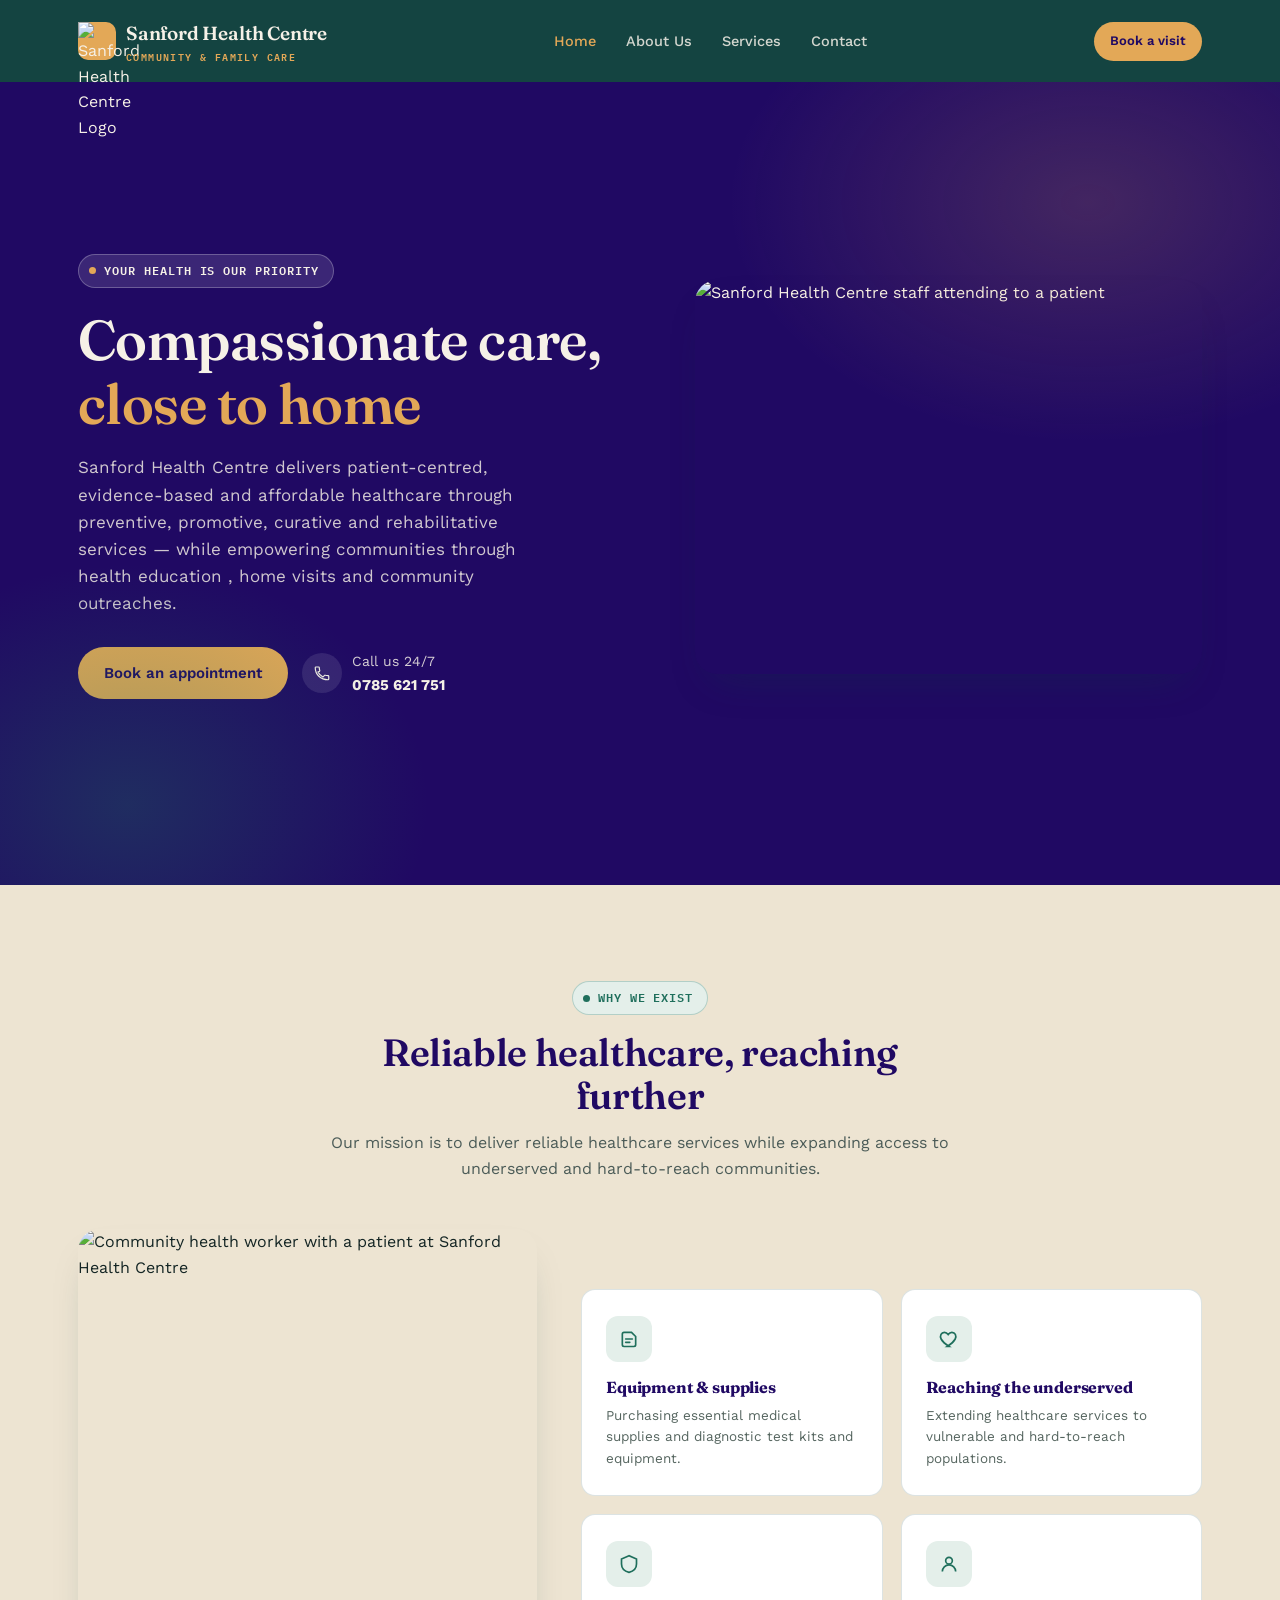
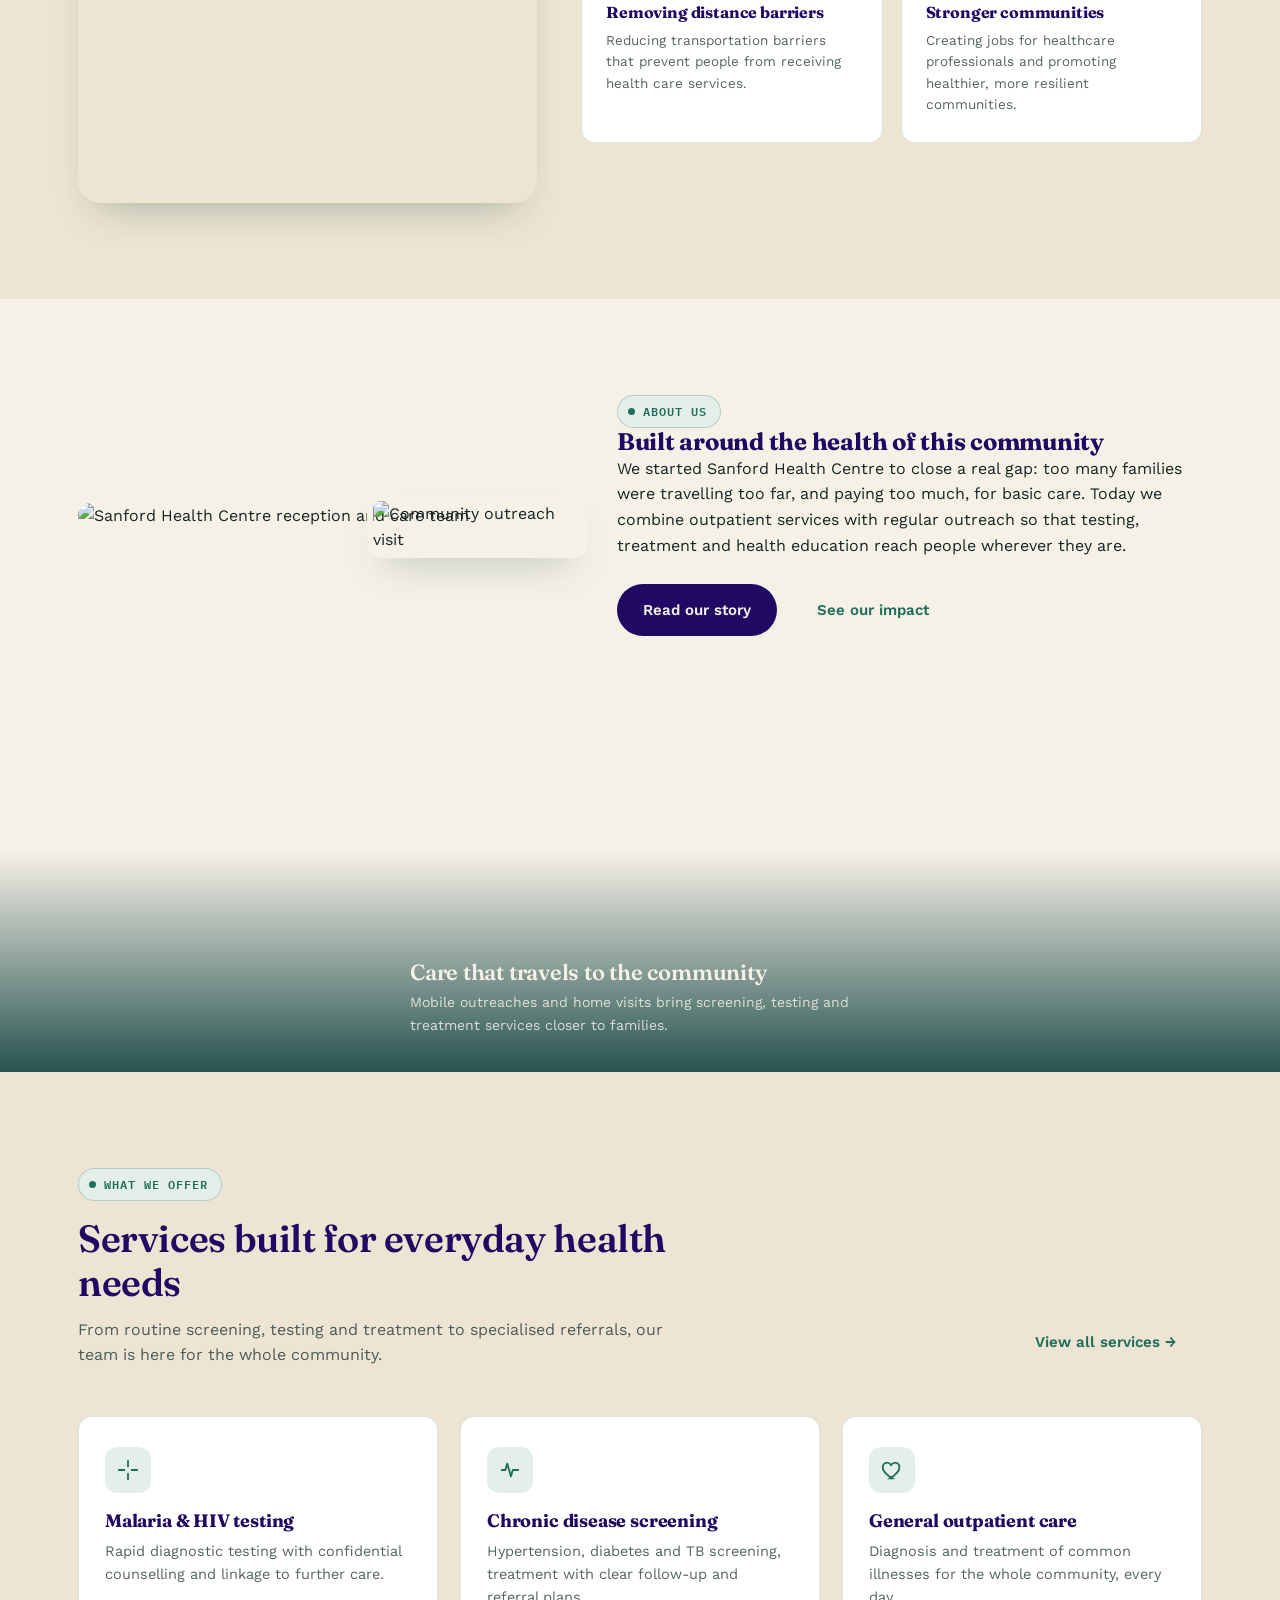
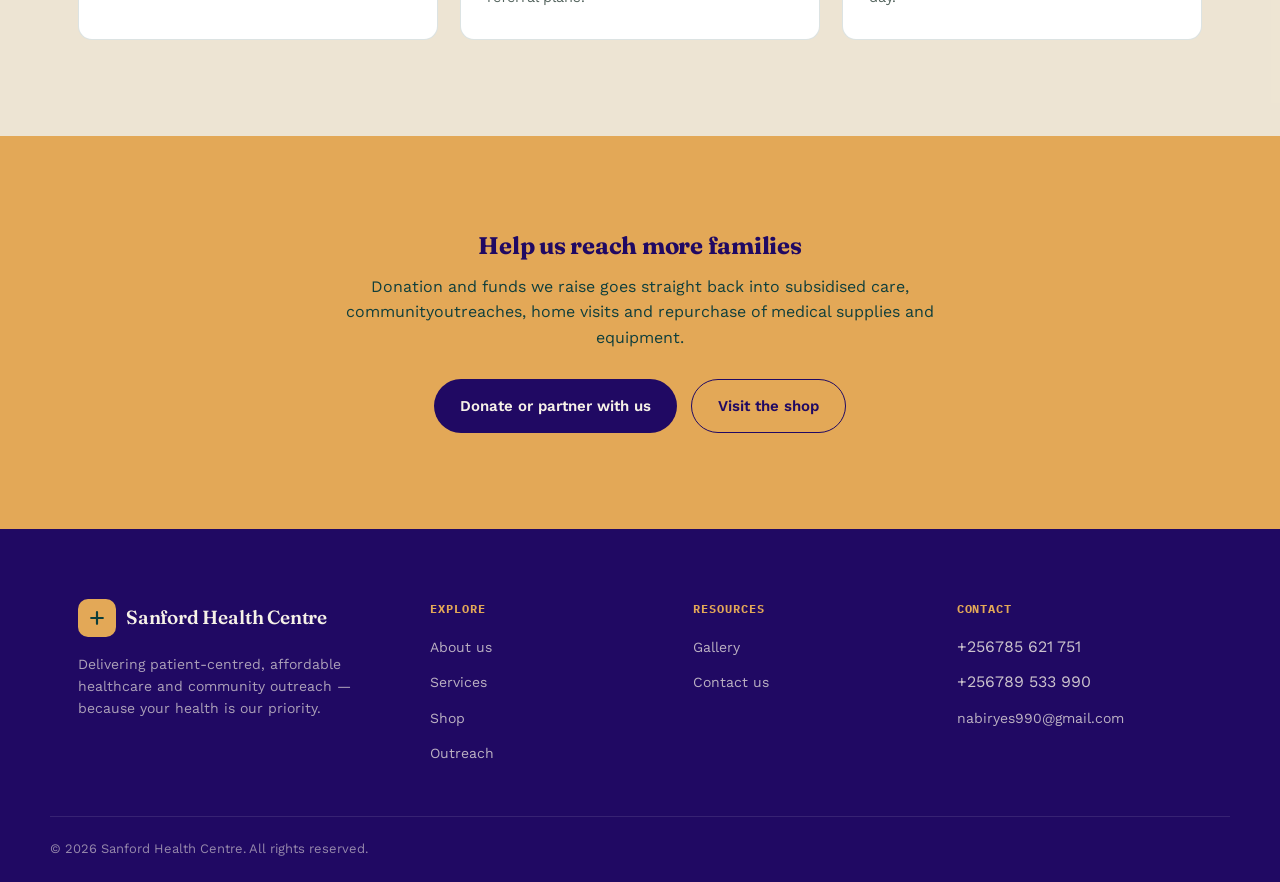
==== commit 8e26d269: "kk" ====
--- a/index.html
+++ b/index.html
@@ -92,19 +92,19 @@
                 </div>
             </div>
 
-            <!-- <div class="hero-media">
+            <div class="hero-media">
                 <div class="hero-media-frame">
                     <img src="https://res.cloudinary.com/dupeojmpy/image/upload/v1786359760/IMG-20260805-WA0042_aamtvv.jpg"
                         alt="Sanford Health Centre staff attending to a patient" loading="eager">
                 </div>
-                <div class="hero-badge">
+                <!-- <div class="hero-badge">
                     <span class="dot"></span>
                     <div>
                         <strong>Now welcoming new patients</strong>
                         <span>Outpatient care · Testing · Outreach</span>
-                    </div>
-                </div>
-            </div> -->
+                    </div> -->
+                </div>
+            </div>
         </div>
     </section>
 
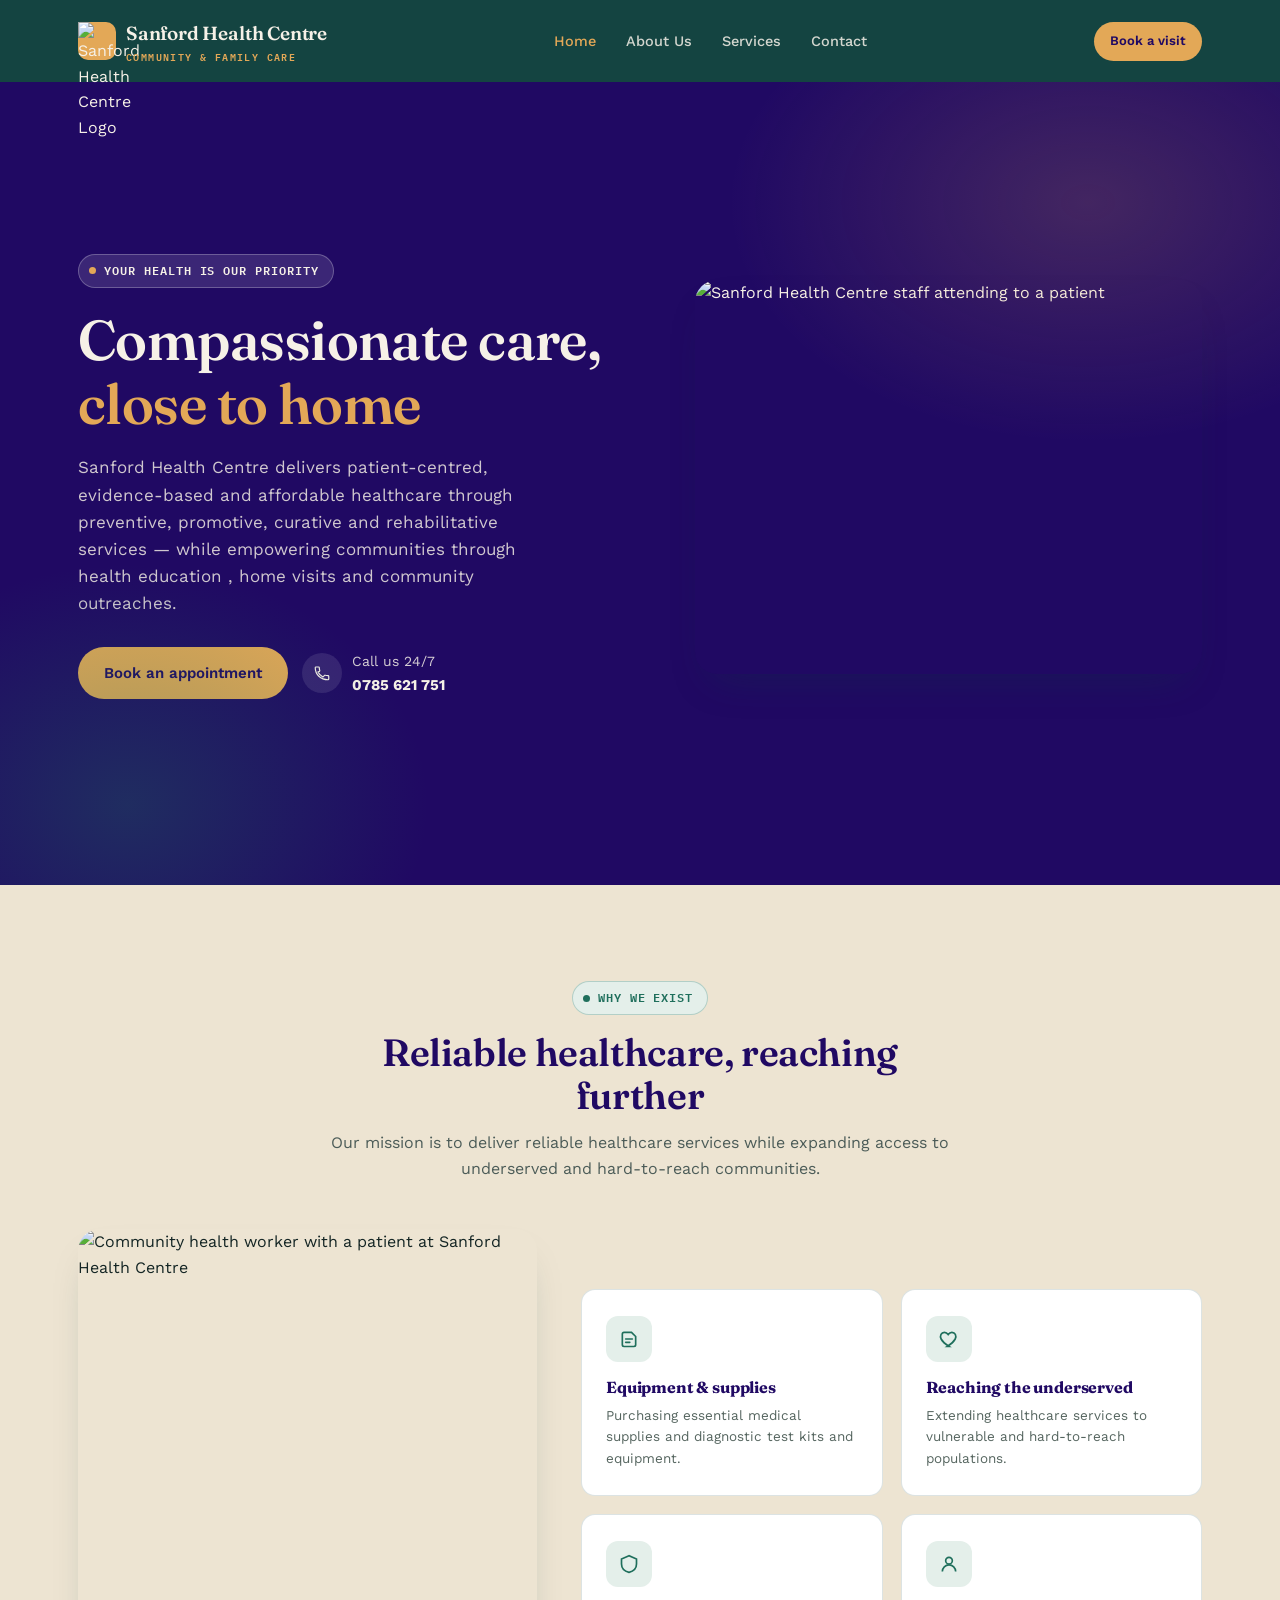
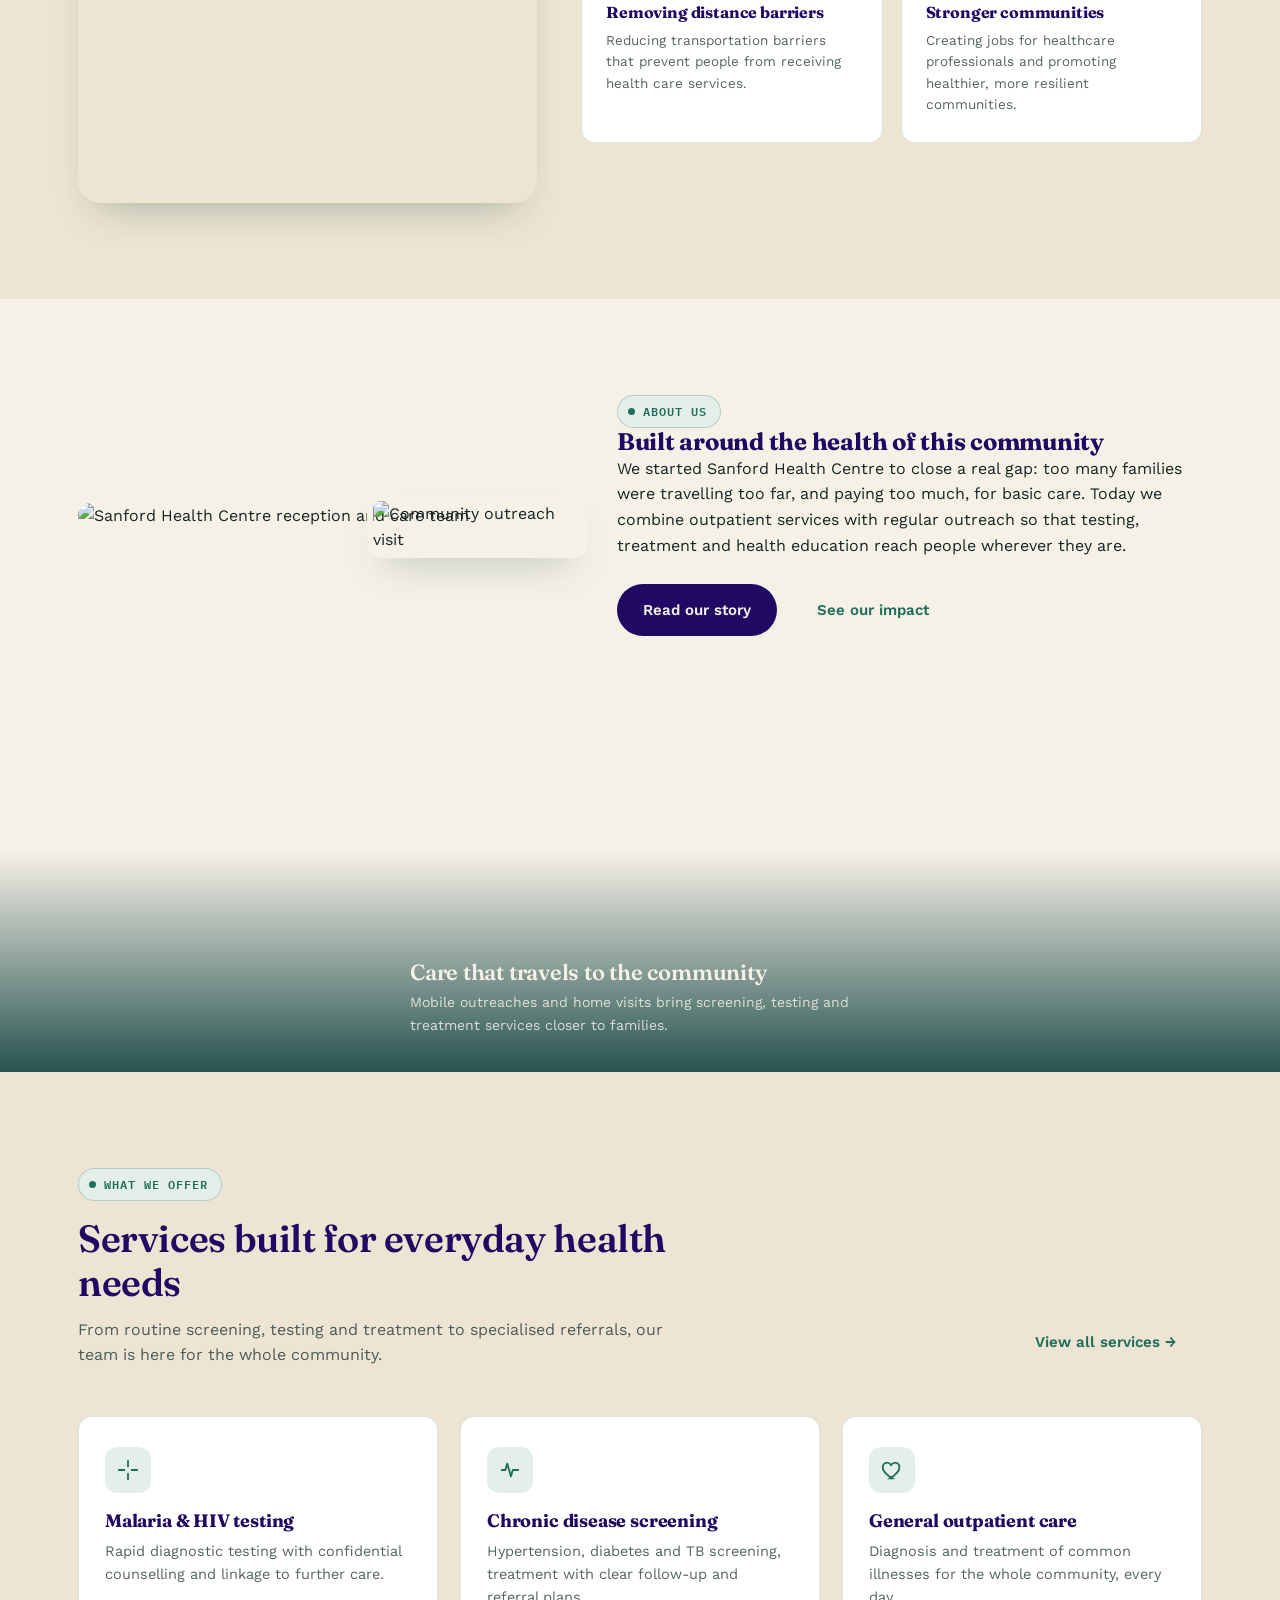
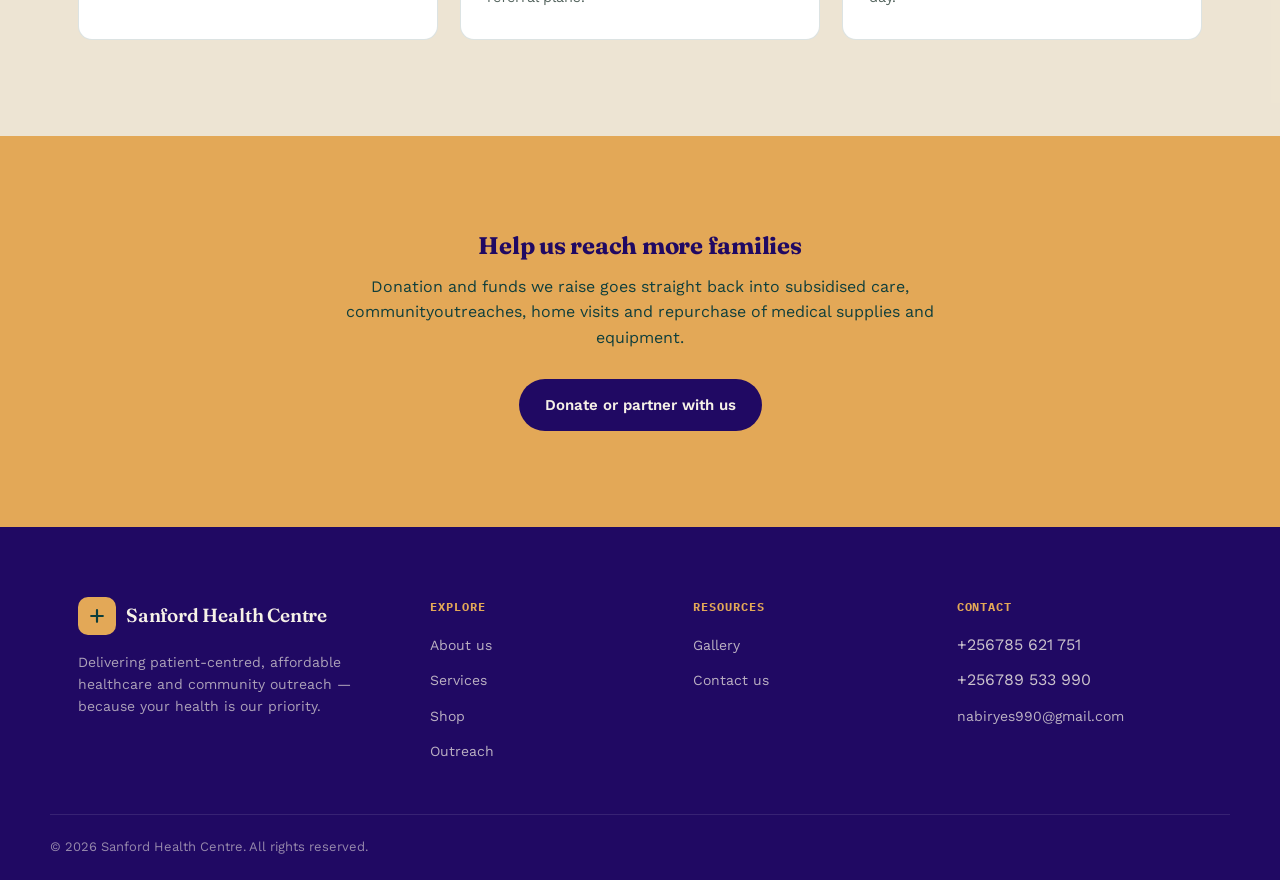
==== commit 99b0d46f: "nmh" ====
--- a/index.html
+++ b/index.html
@@ -246,8 +246,8 @@
                 equipment.</p>
             <div class="cta-actions">
                 <a href="contact.html" class="btn btn-dark">Donate or partner with us</a>
-                <a href="shop.html" class="btn btn-outline"
-                    style="color:var(--teal-900);border-color:var(--teal-900);">Visit the shop</a>
+                <!-- <a href="shop.html" class="btn btn-outline"
+                    style="color:var(--teal-900);border-color:var(--teal-900);">Visit the shop</a> -->
             </div>
         </div>
     </section>
